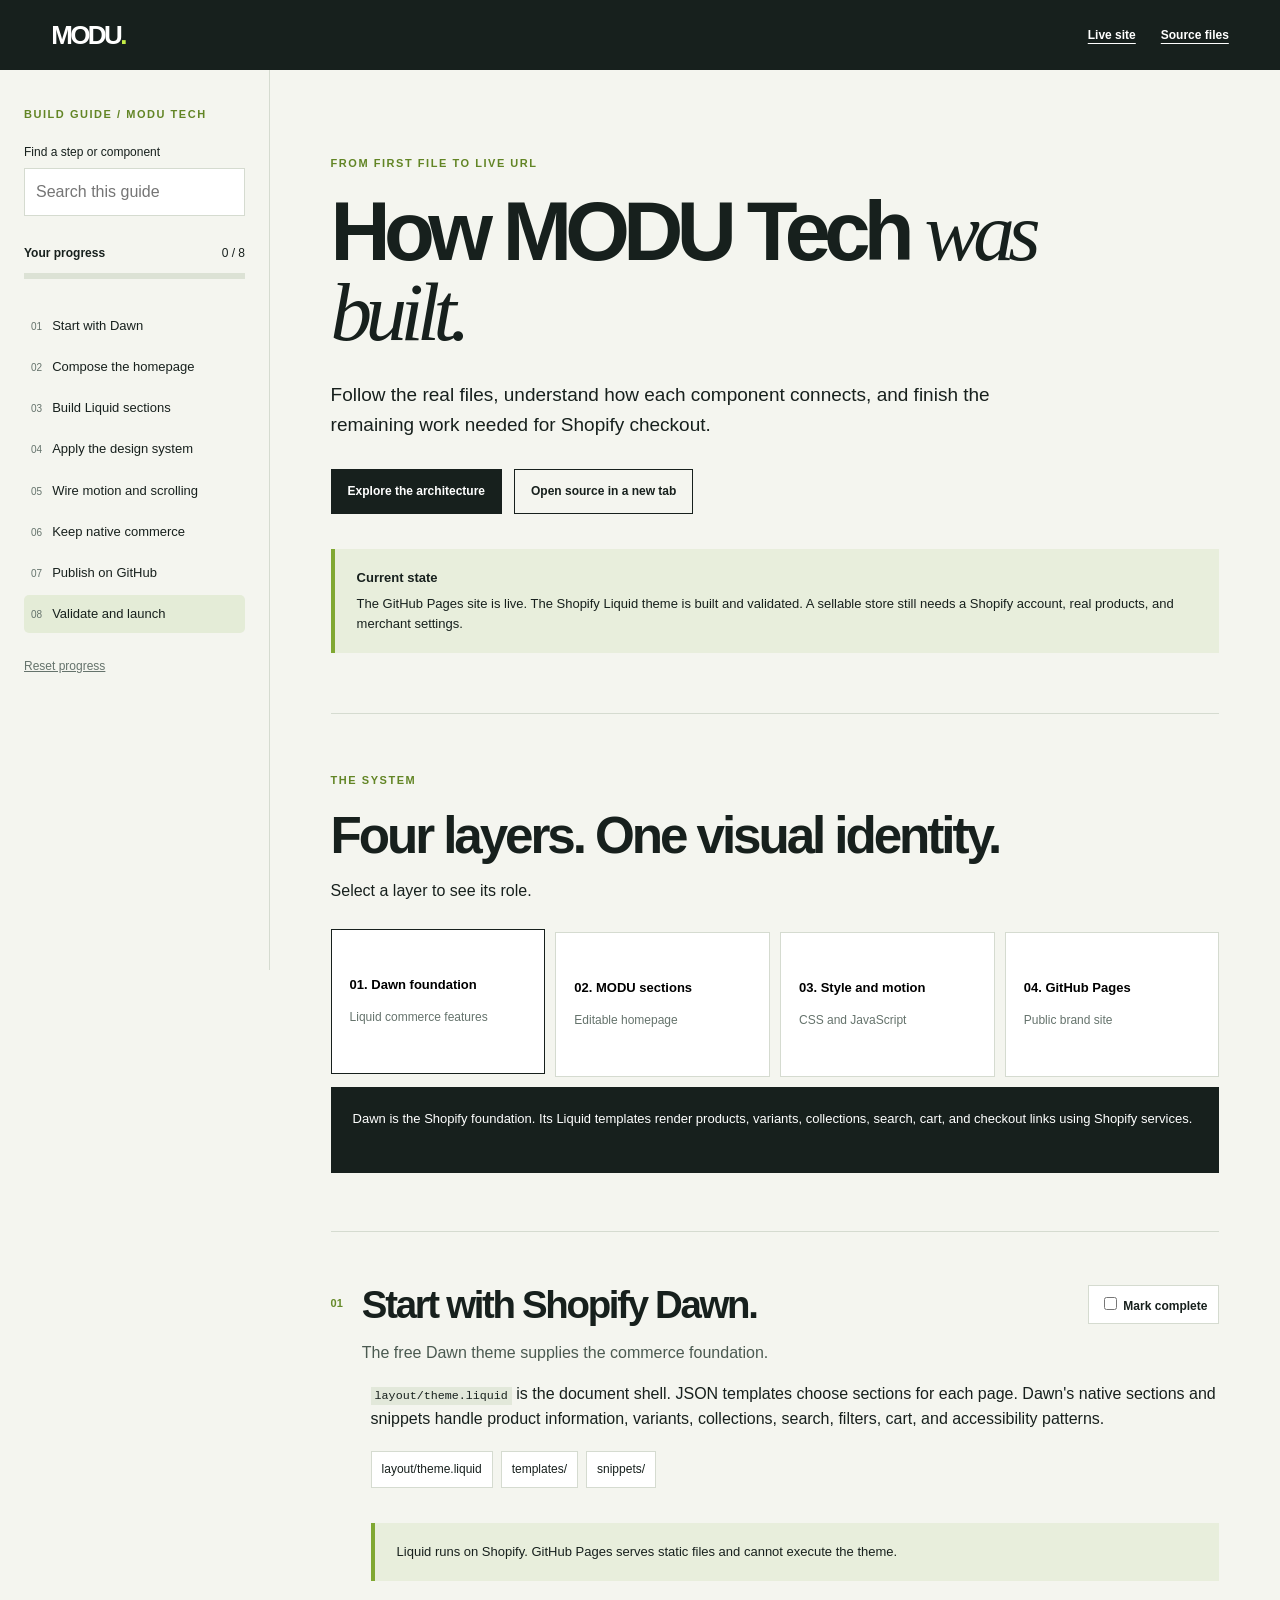
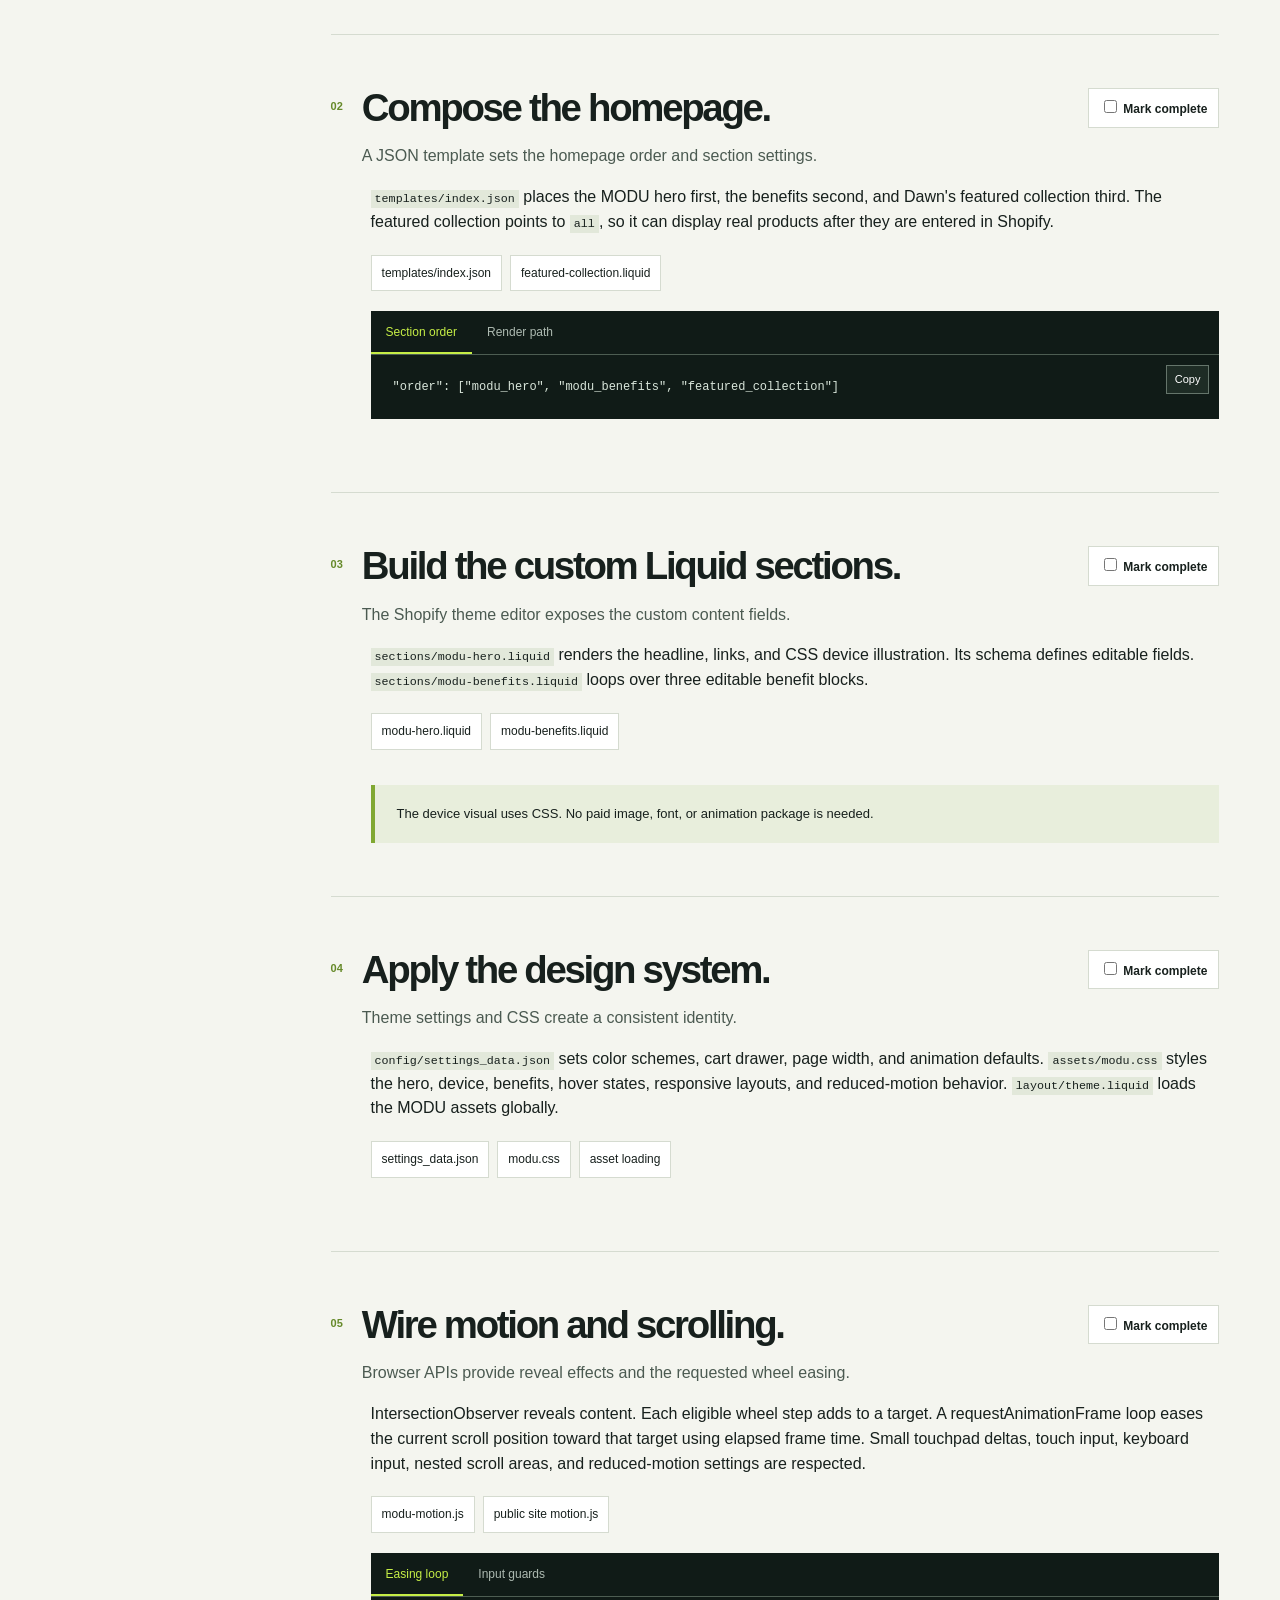
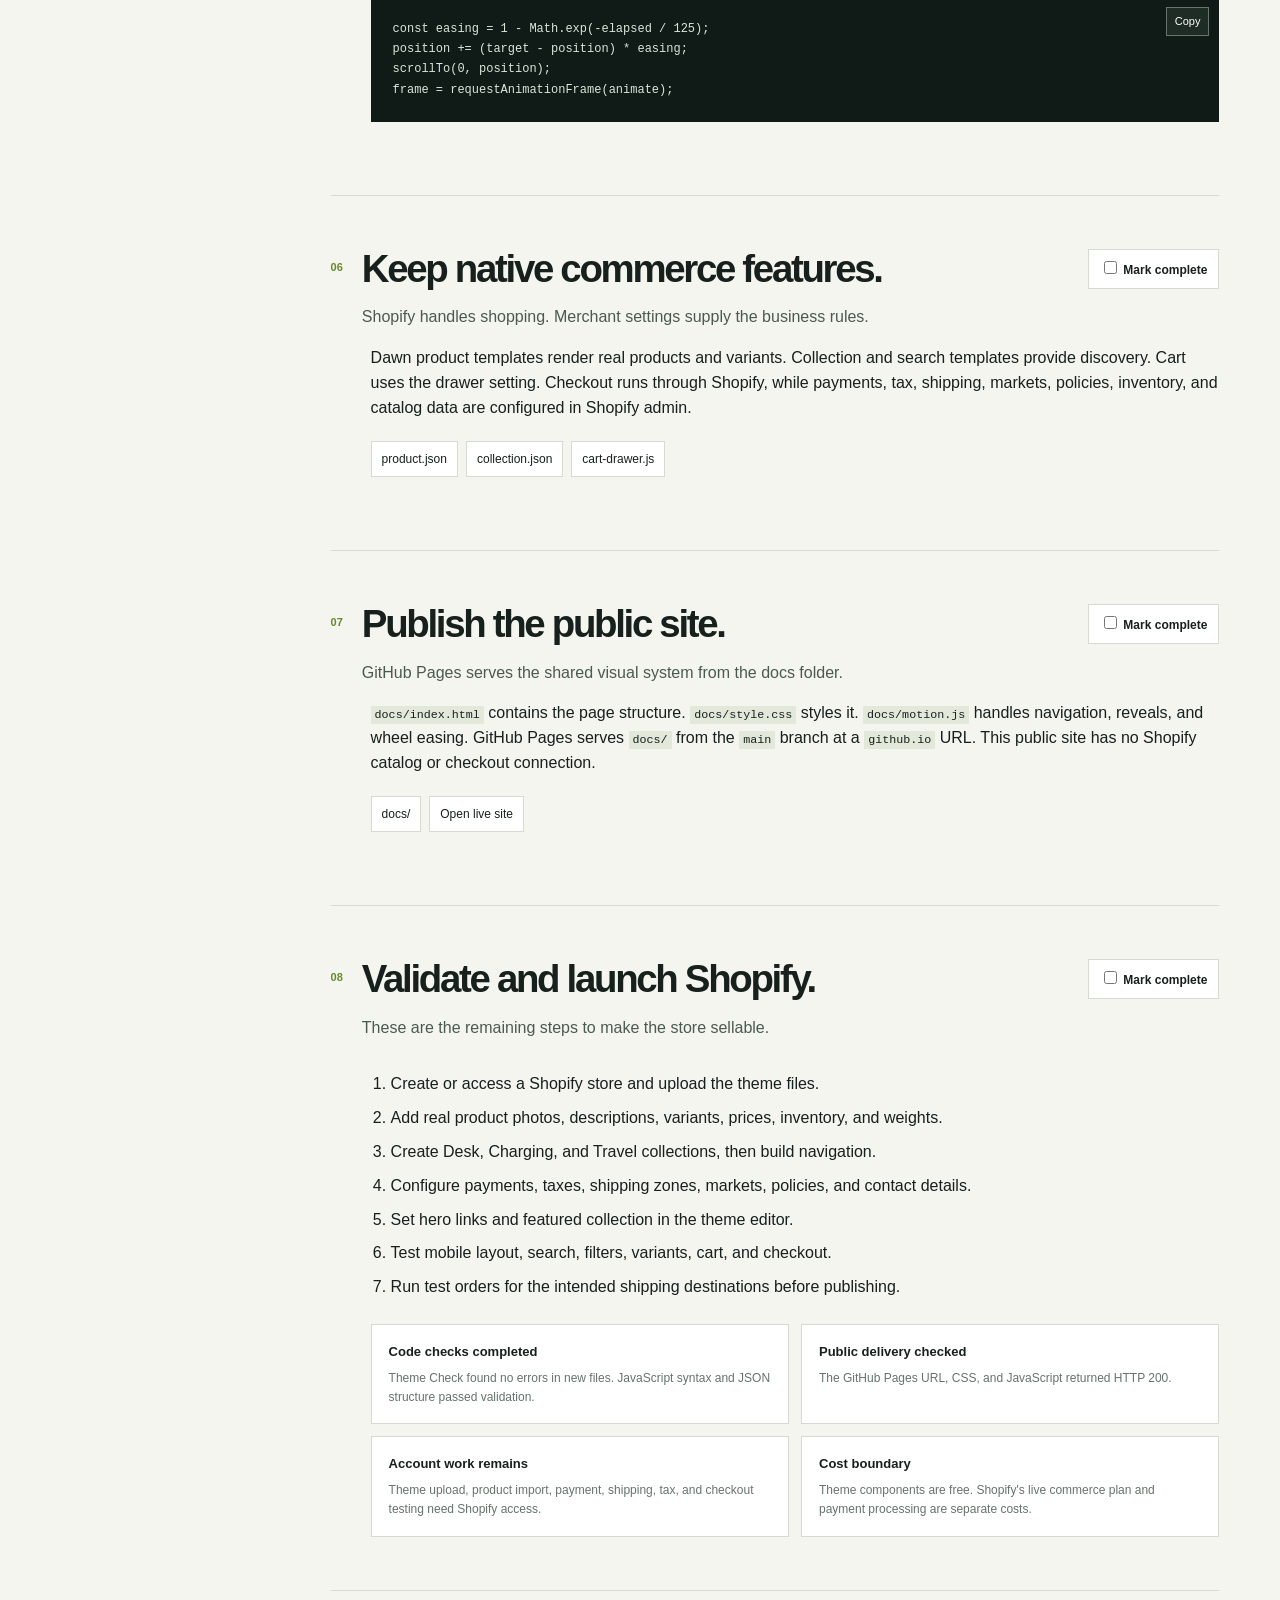
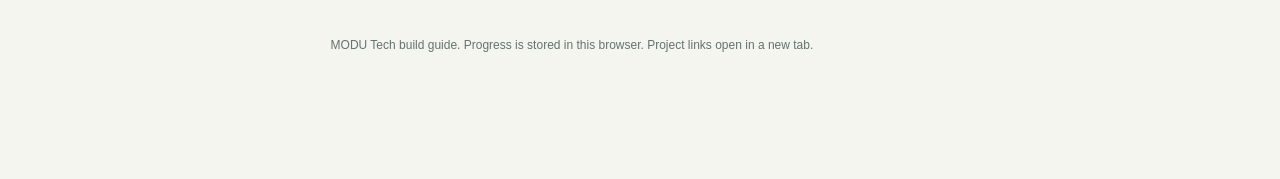
==== docs/guide/index.html @ 6bca67ae "Add interactive MODU Tech build guide" ====
<!doctype html>
<html lang="en">
<head>
<meta charset="utf-8">
<meta name="viewport" content="width=device-width,initial-scale=1">
<meta name="theme-color" content="#f4f5ef">
<title>MODU Tech | Build guide</title>
<meta name="description" content="Interactive guide to the MODU Tech Shopify theme and public site.">
<link rel="stylesheet" href="guide.css">
<script src="guide.js" defer></script>
</head>
<body>
<a class="skip" href="#main">Skip to guide</a>
<header class="topbar"><a class="brand" href="../index.html" target="_blank" rel="noopener noreferrer">MODU<span>.</span></a><nav><a href="../index.html" target="_blank" rel="noopener noreferrer">Live site</a><a href="https://github.com/calina-miguel/modu-tech-store" target="_blank" rel="noopener noreferrer">Source files</a></nav></header>
<div class="layout">
<aside class="sidebar">
<p class="eyebrow">BUILD GUIDE / MODU TECH</p>
<label for="search">Find a step or component</label><input id="search" type="search" placeholder="Search this guide">
<div class="progress"><div><strong>Your progress</strong><span id="count">0 / 8</span></div><div class="track" role="progressbar" aria-label="Completed steps" aria-valuemin="0" aria-valuemax="8" aria-valuenow="0"><div id="fill"></div></div></div>
<nav id="step-nav" aria-label="Guide steps"></nav>
<button id="reset" type="button">Reset progress</button>
</aside>
<main id="main">
<section class="intro"><p class="eyebrow">FROM FIRST FILE TO LIVE URL</p><h1>How MODU Tech <em>was built.</em></h1><p>Follow the real files, understand how each component connects, and finish the remaining work needed for Shopify checkout.</p><div class="actions"><a class="button" href="#architecture">Explore the architecture</a><a class="button secondary" href="https://github.com/calina-miguel/modu-tech-store" target="_blank" rel="noopener noreferrer">Open source in a new tab</a></div><div class="notice"><strong>Current state</strong>The GitHub Pages site is live. The Shopify Liquid theme is built and validated. A sellable store still needs a Shopify account, real products, and merchant settings.</div></section>
<section class="architecture" id="architecture"><p class="eyebrow">THE SYSTEM</p><h2>Four layers. One visual identity.</h2><p>Select a layer to see its role.</p><div id="layers" class="layers"><button class="selected" data-layer="0" type="button"><b>01. Dawn foundation</b><span>Liquid commerce features</span></button><button data-layer="1" type="button"><b>02. MODU sections</b><span>Editable homepage</span></button><button data-layer="2" type="button"><b>03. Style and motion</b><span>CSS and JavaScript</span></button><button data-layer="3" type="button"><b>04. GitHub Pages</b><span>Public brand site</span></button></div><div id="layer-detail" class="layer-detail" aria-live="polite"></div></section>
<div id="steps">
<section class="step" id="step-1" data-title="Start with Dawn"><div class="step-top"><span>01</span><div><h2>Start with Shopify Dawn.</h2><p>The free Dawn theme supplies the commerce foundation.</p></div><label><input type="checkbox" data-step="1"> Mark complete</label></div><div class="step-body"><p><code>layout/theme.liquid</code> is the document shell. JSON templates choose sections for each page. Dawn's native sections and snippets handle product information, variants, collections, search, filters, cart, and accessibility patterns.</p><div class="files"><a target="_blank" rel="noopener noreferrer" href="https://github.com/calina-miguel/modu-tech-store/blob/main/layout/theme.liquid">layout/theme.liquid</a><a target="_blank" rel="noopener noreferrer" href="https://github.com/calina-miguel/modu-tech-store/tree/main/templates">templates/</a><a target="_blank" rel="noopener noreferrer" href="https://github.com/calina-miguel/modu-tech-store/tree/main/snippets">snippets/</a></div><div class="note">Liquid runs on Shopify. GitHub Pages serves static files and cannot execute the theme.</div></div></section>
<section class="step" id="step-2" data-title="Compose the homepage"><div class="step-top"><span>02</span><div><h2>Compose the homepage.</h2><p>A JSON template sets the homepage order and section settings.</p></div><label><input type="checkbox" data-step="2"> Mark complete</label></div><div class="step-body"><p><code>templates/index.json</code> places the MODU hero first, the benefits second, and Dawn's featured collection third. The featured collection points to <code>all</code>, so it can display real products after they are entered in Shopify.</p><div class="files"><a target="_blank" rel="noopener noreferrer" href="https://github.com/calina-miguel/modu-tech-store/blob/main/templates/index.json">templates/index.json</a><a target="_blank" rel="noopener noreferrer" href="https://github.com/calina-miguel/modu-tech-store/blob/main/sections/featured-collection.liquid">featured-collection.liquid</a></div><div class="codebox"><div class="tabs"><button class="selected" data-tab="order" type="button">Section order</button><button data-tab="path" type="button">Render path</button></div><div class="panel selected" id="order"><button class="copy" type="button">Copy</button><pre>"order": ["modu_hero", "modu_benefits", "featured_collection"]</pre></div><div class="panel" id="path"><button class="copy" type="button">Copy</button><pre>URL / -> templates/index.json -> each listed section's Liquid file</pre></div></div></div></section>
<section class="step" id="step-3" data-title="Build Liquid sections"><div class="step-top"><span>03</span><div><h2>Build the custom Liquid sections.</h2><p>The Shopify theme editor exposes the custom content fields.</p></div><label><input type="checkbox" data-step="3"> Mark complete</label></div><div class="step-body"><p><code>sections/modu-hero.liquid</code> renders the headline, links, and CSS device illustration. Its schema defines editable fields. <code>sections/modu-benefits.liquid</code> loops over three editable benefit blocks.</p><div class="files"><a target="_blank" rel="noopener noreferrer" href="https://github.com/calina-miguel/modu-tech-store/blob/main/sections/modu-hero.liquid">modu-hero.liquid</a><a target="_blank" rel="noopener noreferrer" href="https://github.com/calina-miguel/modu-tech-store/blob/main/sections/modu-benefits.liquid">modu-benefits.liquid</a></div><div class="note">The device visual uses CSS. No paid image, font, or animation package is needed.</div></div></section>
<section class="step" id="step-4" data-title="Apply the design system"><div class="step-top"><span>04</span><div><h2>Apply the design system.</h2><p>Theme settings and CSS create a consistent identity.</p></div><label><input type="checkbox" data-step="4"> Mark complete</label></div><div class="step-body"><p><code>config/settings_data.json</code> sets color schemes, cart drawer, page width, and animation defaults. <code>assets/modu.css</code> styles the hero, device, benefits, hover states, responsive layouts, and reduced-motion behavior. <code>layout/theme.liquid</code> loads the MODU assets globally.</p><div class="files"><a target="_blank" rel="noopener noreferrer" href="https://github.com/calina-miguel/modu-tech-store/blob/main/config/settings_data.json">settings_data.json</a><a target="_blank" rel="noopener noreferrer" href="https://github.com/calina-miguel/modu-tech-store/blob/main/assets/modu.css">modu.css</a><a target="_blank" rel="noopener noreferrer" href="https://github.com/calina-miguel/modu-tech-store/blob/main/layout/theme.liquid#L322-L323">asset loading</a></div></div></section>
<section class="step" id="step-5" data-title="Wire motion and scrolling"><div class="step-top"><span>05</span><div><h2>Wire motion and scrolling.</h2><p>Browser APIs provide reveal effects and the requested wheel easing.</p></div><label><input type="checkbox" data-step="5"> Mark complete</label></div><div class="step-body"><p>IntersectionObserver reveals content. Each eligible wheel step adds to a target. A requestAnimationFrame loop eases the current scroll position toward that target using elapsed frame time. Small touchpad deltas, touch input, keyboard input, nested scroll areas, and reduced-motion settings are respected.</p><div class="files"><a target="_blank" rel="noopener noreferrer" href="https://github.com/calina-miguel/modu-tech-store/blob/main/assets/modu-motion.js">modu-motion.js</a><a target="_blank" rel="noopener noreferrer" href="https://github.com/calina-miguel/modu-tech-store/blob/main/docs/motion.js">public site motion.js</a></div><div class="codebox"><div class="tabs"><button class="selected" data-tab="easing" type="button">Easing loop</button><button data-tab="guards" type="button">Input guards</button></div><div class="panel selected" id="easing"><button class="copy" type="button">Copy</button><pre>const easing = 1 - Math.exp(-elapsed / 125);
position += (target - position) * easing;
scrollTo(0, position);
frame = requestAnimationFrame(animate);</pre></div><div class="panel" id="guards"><button class="copy" type="button">Copy</button><pre>if (reducedMotion.matches || window.Shopify?.designMode) return;
if (Math.abs(delta) &lt; 40 || Math.abs(delta) &gt; 600) return;
if (scrollableAncestor(event.target, delta)) return;</pre></div></div></div></section>
<section class="step" id="step-6" data-title="Keep native commerce"><div class="step-top"><span>06</span><div><h2>Keep native commerce features.</h2><p>Shopify handles shopping. Merchant settings supply the business rules.</p></div><label><input type="checkbox" data-step="6"> Mark complete</label></div><div class="step-body"><p>Dawn product templates render real products and variants. Collection and search templates provide discovery. Cart uses the drawer setting. Checkout runs through Shopify, while payments, tax, shipping, markets, policies, inventory, and catalog data are configured in Shopify admin.</p><div class="files"><a target="_blank" rel="noopener noreferrer" href="https://github.com/calina-miguel/modu-tech-store/blob/main/templates/product.json">product.json</a><a target="_blank" rel="noopener noreferrer" href="https://github.com/calina-miguel/modu-tech-store/blob/main/templates/collection.json">collection.json</a><a target="_blank" rel="noopener noreferrer" href="https://github.com/calina-miguel/modu-tech-store/blob/main/assets/cart-drawer.js">cart-drawer.js</a></div></div></section>
<section class="step" id="step-7" data-title="Publish on GitHub"><div class="step-top"><span>07</span><div><h2>Publish the public site.</h2><p>GitHub Pages serves the shared visual system from the docs folder.</p></div><label><input type="checkbox" data-step="7"> Mark complete</label></div><div class="step-body"><p><code>docs/index.html</code> contains the page structure. <code>docs/style.css</code> styles it. <code>docs/motion.js</code> handles navigation, reveals, and wheel easing. GitHub Pages serves <code>docs/</code> from the <code>main</code> branch at a <code>github.io</code> URL. This public site has no Shopify catalog or checkout connection.</p><div class="files"><a target="_blank" rel="noopener noreferrer" href="https://github.com/calina-miguel/modu-tech-store/tree/main/docs">docs/</a><a target="_blank" rel="noopener noreferrer" href="../index.html">Open live site</a></div></div></section>
<section class="step" id="step-8" data-title="Validate and launch"><div class="step-top"><span>08</span><div><h2>Validate and launch Shopify.</h2><p>These are the remaining steps to make the store sellable.</p></div><label><input type="checkbox" data-step="8"> Mark complete</label></div><div class="step-body"><ol><li>Create or access a Shopify store and upload the theme files.</li><li>Add real product photos, descriptions, variants, prices, inventory, and weights.</li><li>Create Desk, Charging, and Travel collections, then build navigation.</li><li>Configure payments, taxes, shipping zones, markets, policies, and contact details.</li><li>Set hero links and featured collection in the theme editor.</li><li>Test mobile layout, search, filters, variants, cart, and checkout.</li><li>Run test orders for the intended shipping destinations before publishing.</li></ol><div class="testgrid"><article><b>Code checks completed</b><p>Theme Check found no errors in new files. JavaScript syntax and JSON structure passed validation.</p></article><article><b>Public delivery checked</b><p>The GitHub Pages URL, CSS, and JavaScript returned HTTP 200.</p></article><article><b>Account work remains</b><p>Theme upload, product import, payment, shipping, tax, and checkout testing need Shopify access.</p></article><article><b>Cost boundary</b><p>Theme components are free. Shopify's live commerce plan and payment processing are separate costs.</p></article></div></div></section>
</div>
<footer>MODU Tech build guide. Progress is stored in this browser. Project links open in a new tab.</footer>
</main></div></body></html>
---- docs/guide/guide.css ----
:root{--ink:#17201d;--paper:#f4f5ef;--lime:#c6ee46;--line:#d5dbd0;--muted:#65736c;--code:#101b17}*{box-sizing:border-box}html{scroll-behavior:smooth}body{margin:0;background:var(--paper);color:var(--ink);font-family:Arial,Helvetica,sans-serif;line-height:1.55}a{color:inherit;text-underline-offset:4px}button,input{font:inherit}.skip{position:absolute;top:-100px;left:12px;background:white;padding:10px;z-index:99}.skip:focus{top:12}.topbar{height:70px;background:var(--ink);color:white;display:flex;justify-content:space-between;align-items:center;padding:0 4%}.brand{font-size:26px;font-weight:900;letter-spacing:-.1em;text-decoration:none}.brand span{color:var(--lime)}.topbar nav{display:flex;gap:25px;font-size:12px;font-weight:700}.topbar a:hover{color:var(--lime)}.layout{display:grid;grid-template-columns:270px minmax(0,1fr)}.sidebar{position:sticky;top:0;height:100vh;overflow:auto;padding:36px 24px;border-right:1px solid var(--line)}.eyebrow{color:#628525;font-size:11px;letter-spacing:.14em;font-weight:800;margin:0 0 20px}.sidebar label{font-size:12px;display:block;margin-bottom:6px}.sidebar input[type=search]{width:100%;padding:11px;border:1px solid var(--line);background:white;outline:0}.sidebar input[type=search]:focus{border-color:var(--ink)}.progress{margin:28px 0}.progress>div:first-child{display:flex;justify-content:space-between;font-size:12px;margin-bottom:10px}.track{height:6px;background:#dce2d5}.track>div{height:100%;background:#6c9524;width:0;transition:width .3s}#step-nav{display:grid;gap:3px}#step-nav a{display:flex;gap:10px;padding:9px 7px;border-radius:5px;text-decoration:none;font-size:13px}#step-nav a:hover,#step-nav a.active{background:#e4ecd7}#step-nav a span{font-size:10px;color:var(--muted);padding-top:3px}#reset{border:0;background:none;padding:0;text-decoration:underline;color:var(--muted);font-size:12px;margin-top:24px;cursor:pointer}main{min-width:0;max-width:1240px;padding:0 6% 80px}.intro{padding:85px 0 60px;border-bottom:1px solid var(--line)}.intro h1{font-size:clamp(55px,6.5vw,100px);line-height:.95;letter-spacing:-.08em;max-width:800px;margin:0 0 28px}.intro h1 em{font-family:Georgia,serif;font-weight:400}.intro>p:not(.eyebrow){font-size:19px;max-width:700px}.actions{display:flex;gap:12px;flex-wrap:wrap;margin:30px 0 0}.button{display:inline-block;border:1px solid var(--ink);background:var(--ink);color:white;padding:12px 16px;text-decoration:none;font-size:12px;font-weight:700}.button.secondary{background:transparent;color:var(--ink)}.button:hover{background:var(--lime);color:var(--ink)}.notice,.note{background:#e8eedc;border-left:4px solid #80a832;padding:19px 22px;font-size:13px;margin-top:35px}.notice strong{display:block;margin-bottom:6px}.architecture{padding:58px 0;border-bottom:1px solid var(--line)}h2{font-size:clamp(34px,4vw,58px);line-height:1.05;letter-spacing:-.06em;margin:0 0 15px}.layers{display:grid;grid-template-columns:repeat(4,1fr);gap:10px;margin-top:28px}.layers button{min-height:145px;text-align:left;background:white;border:1px solid var(--line);padding:18px;cursor:pointer}.layers button:hover,.layers button.selected{border-color:var(--ink);transform:translateY(-3px)}.layers b,.layers span{display:block}.layers b{font-size:13px;margin-bottom:13px}.layers span{font-size:12px;color:var(--muted)}.layer-detail{padding:22px;background:var(--ink);color:white;font-size:13px;min-height:86px;margin-top:10px}.step{padding:53px 0;border-bottom:1px solid var(--line);scroll-margin-top:20px}.step-top{display:flex;gap:19px;align-items:start}.step-top>span{font-size:11px;color:#668a2a;font-weight:800;padding-top:10px}.step-top>div{flex:1}.step-top h2{font-size:clamp(30px,3vw,45px)}.step-top p{color:#4b5a51;max-width:650px}.step-top label{white-space:nowrap;background:white;border:1px solid var(--line);padding:8px 11px;font-size:12px;font-weight:700;cursor:pointer}.step-top input{accent-color:#668a2a}.step-body{margin-left:40px;max-width:850px}.step-body p{margin:0 0 16px}.step-body ol{padding-left:20px}.step-body li{margin:9px 0}.files{display:flex;gap:8px;flex-wrap:wrap;margin:20px 0}.files a{background:white;border:1px solid var(--line);text-decoration:none;font-size:12px;padding:8px 10px}.files a:hover{border-color:var(--ink)}code{background:#e2e8da;padding:2px 4px;font-size:.9em}.codebox{margin:20px 0;background:var(--code);color:#d9e6db}.tabs{display:flex;border-bottom:1px solid #4d5d52}.tabs button{border:0;background:none;color:#adbab1;padding:12px 15px;font-size:12px;cursor:pointer}.tabs button.selected{color:var(--lime);box-shadow:inset 0 -2px var(--lime)}.panel{display:none;position:relative;padding:22px;overflow:auto}.panel.selected{display:block}.panel pre{margin:0;font-size:12px;line-height:1.7;white-space:pre-wrap}.copy{position:absolute;right:10px;top:10px;background:#1e2c25;border:1px solid #65756b;color:white;padding:5px 8px;font-size:11px;cursor:pointer}.testgrid{display:grid;grid-template-columns:repeat(2,1fr);gap:12px;margin-top:24px}.testgrid article{background:white;border:1px solid var(--line);padding:17px}.testgrid b{display:block;font-size:13px;margin-bottom:7px}.testgrid p{font-size:12px;color:var(--muted);margin:0}footer{padding:45px 0;font-size:12px;color:var(--muted)}[hidden]{display:none!important}@media(max-width:970px){.layout{grid-template-columns:1fr}.sidebar{position:static;height:auto;border:0;border-bottom:1px solid var(--line);padding:24px 5%}#step-nav{grid-template-columns:repeat(4,1fr)}main{padding:0 5% 70px}.layers{grid-template-columns:repeat(2,1fr)}}@media(max-width:660px){.topbar{padding:0 5%}.topbar nav{gap:10px}.topbar nav a{font-size:11px}.intro{padding-top:54px}.intro h1{font-size:54px}#step-nav{grid-template-columns:repeat(2,1fr)}.layers,.testgrid{grid-template-columns:1fr}.step-top{flex-wrap:wrap}.step-top>div{min-width:calc(100% - 40px)}.step-top label{margin-left:35px}.step-body{margin-left:0}}@media(prefers-reduced-motion:reduce){html{scroll-behavior:auto}*{transition:none!important}}
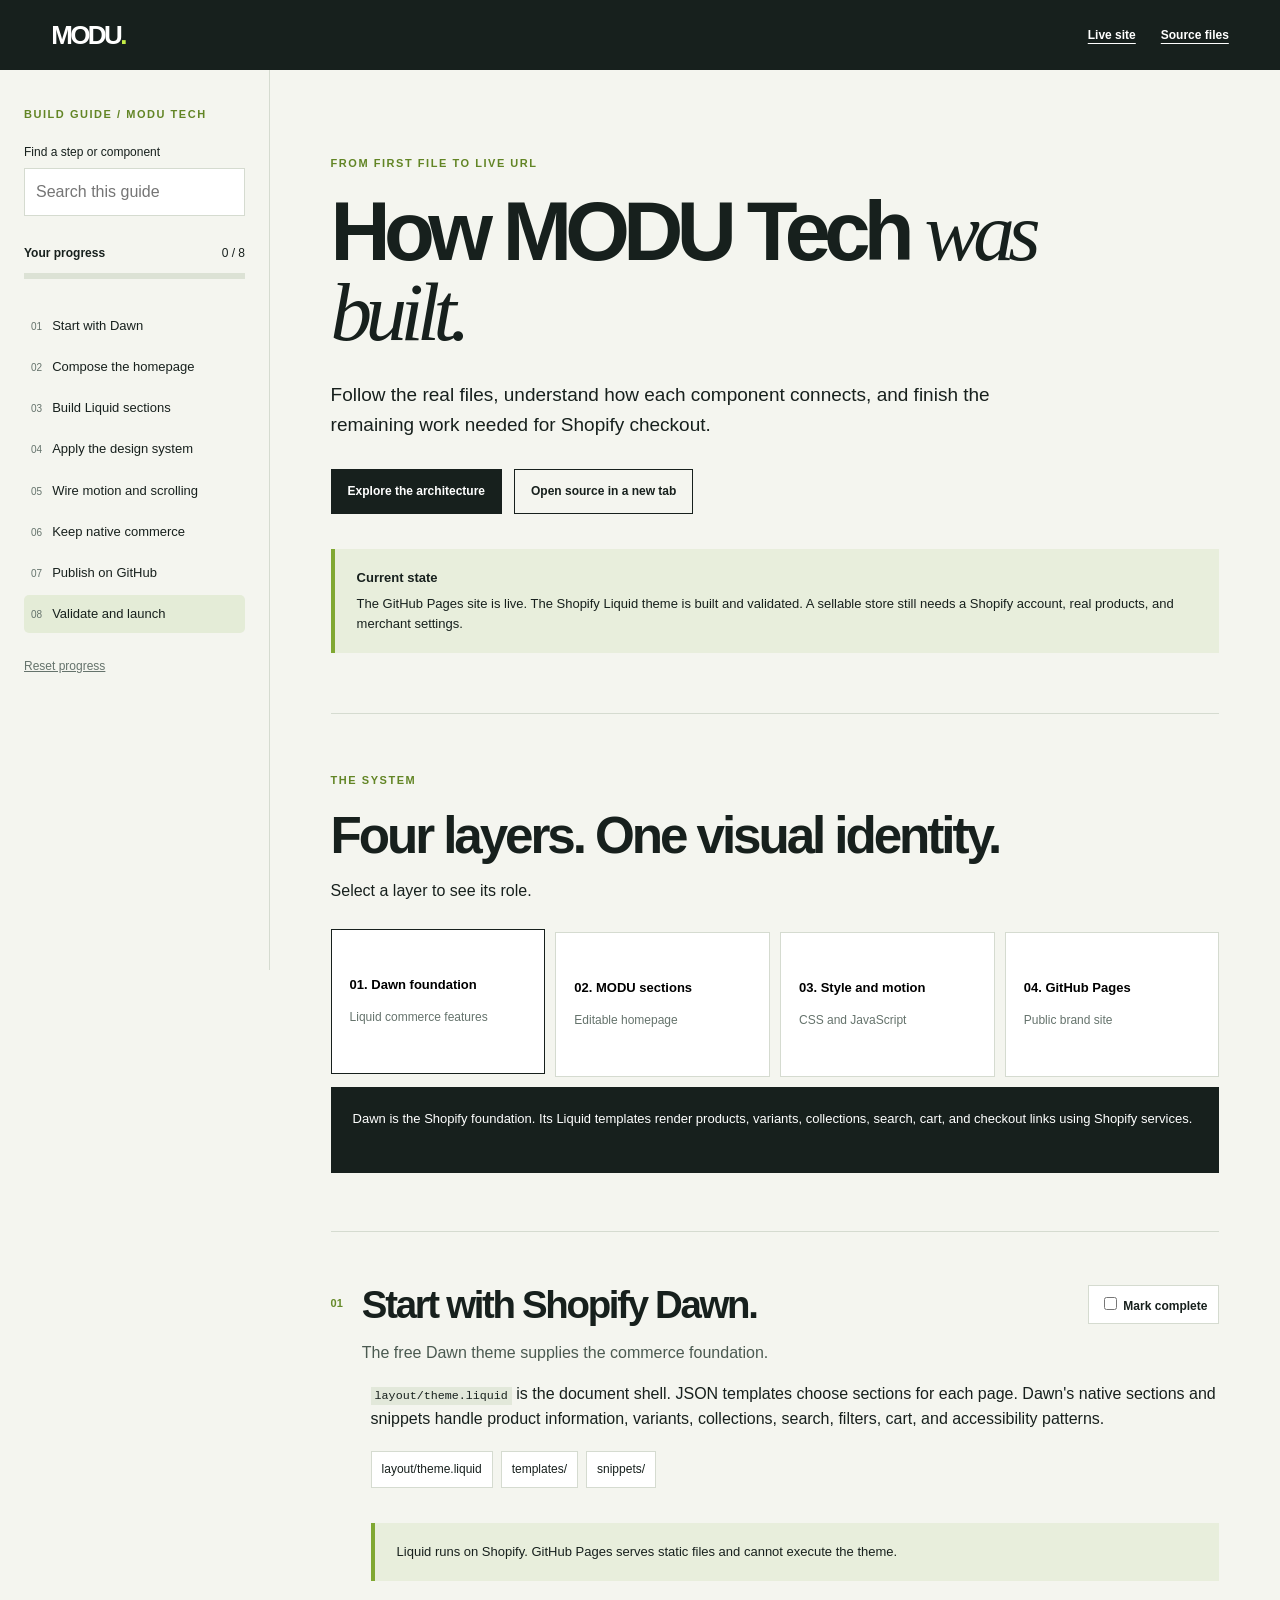
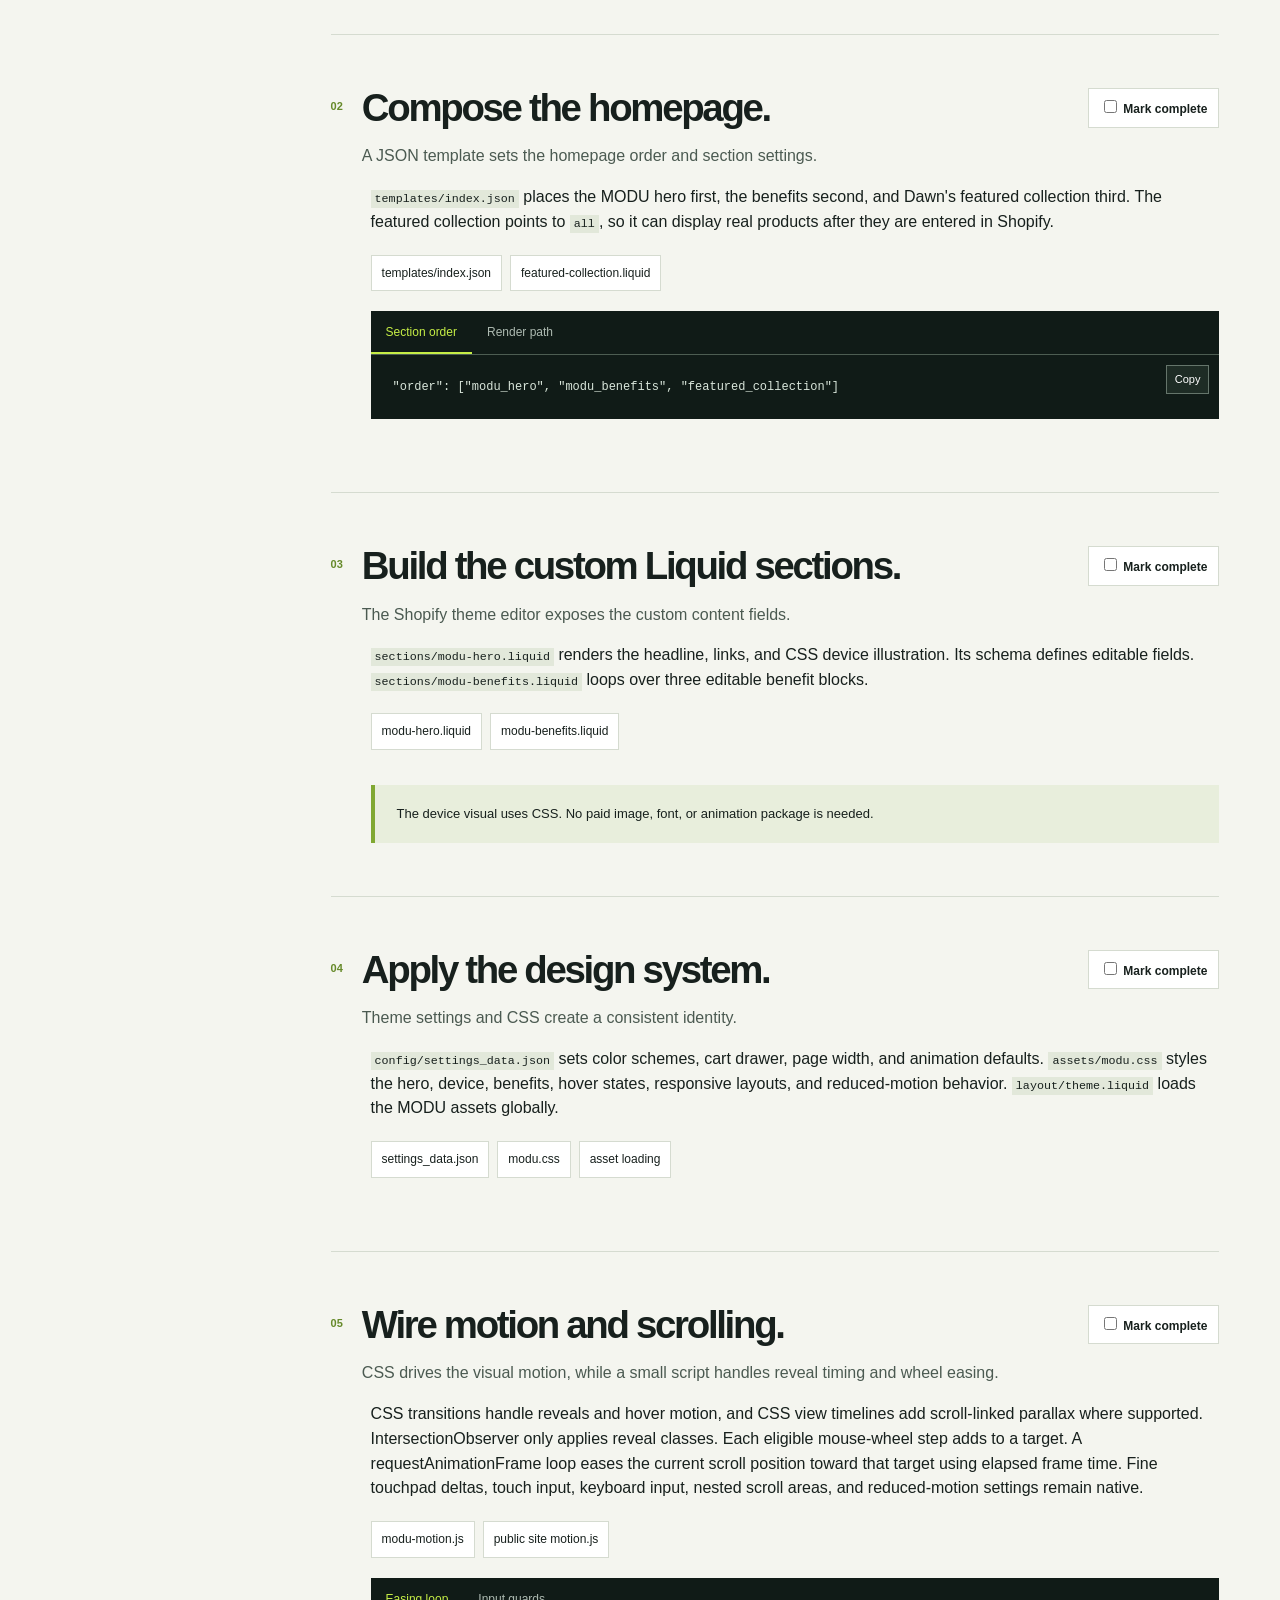
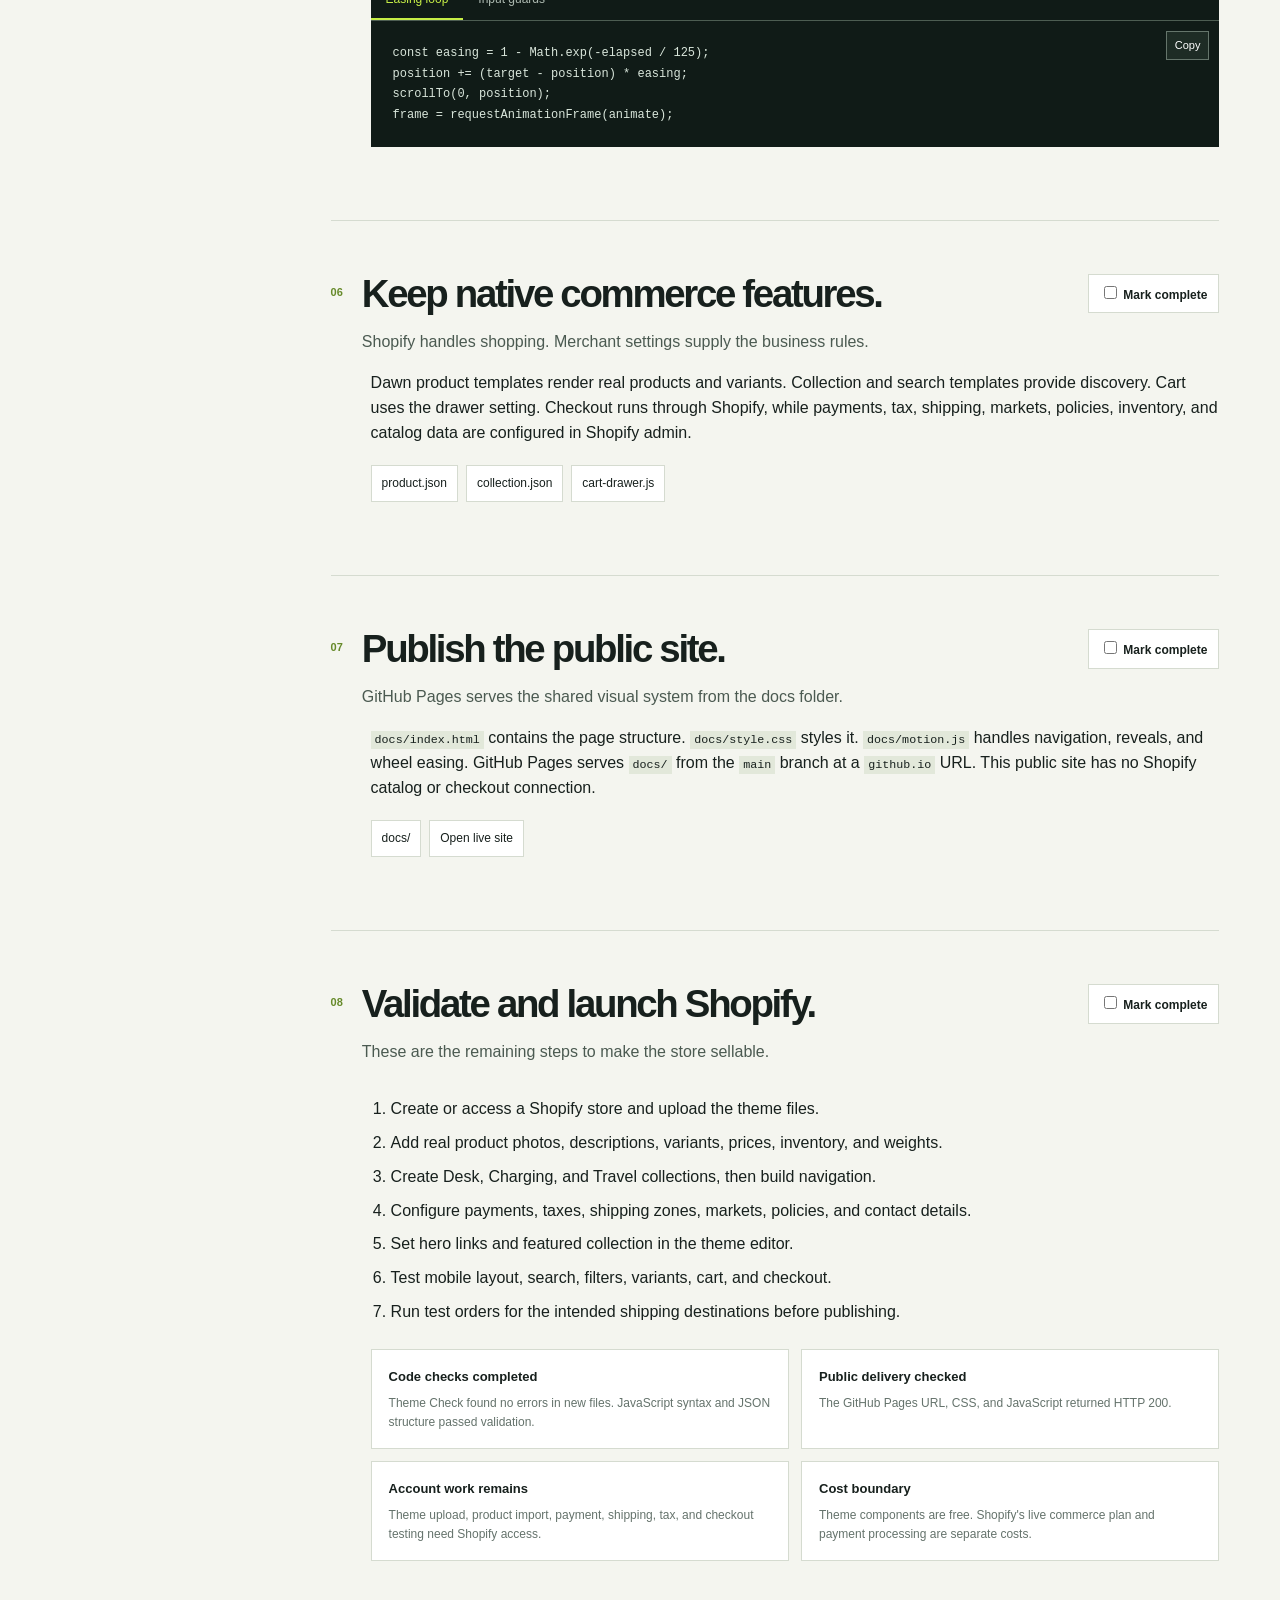
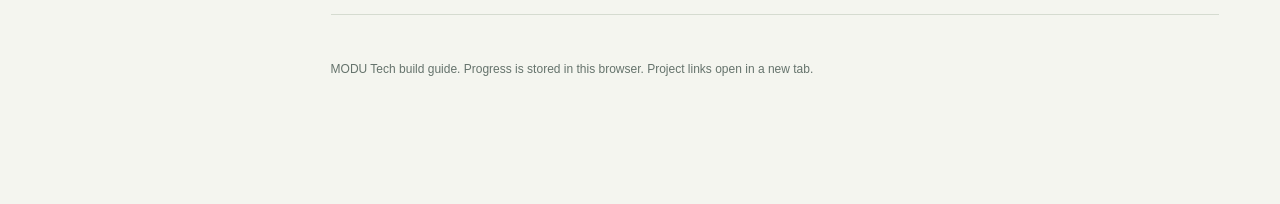
==== commit 35344988: "Refine lightweight parallax and wheel easing" ====
--- a/docs/guide/index.html
+++ b/docs/guide/index.html
@@ -28,7 +28,7 @@
 <section class="step" id="step-2" data-title="Compose the homepage"><div class="step-top"><span>02</span><div><h2>Compose the homepage.</h2><p>A JSON template sets the homepage order and section settings.</p></div><label><input type="checkbox" data-step="2"> Mark complete</label></div><div class="step-body"><p><code>templates/index.json</code> places the MODU hero first, the benefits second, and Dawn's featured collection third. The featured collection points to <code>all</code>, so it can display real products after they are entered in Shopify.</p><div class="files"><a target="_blank" rel="noopener noreferrer" href="https://github.com/calina-miguel/modu-tech-store/blob/main/templates/index.json">templates/index.json</a><a target="_blank" rel="noopener noreferrer" href="https://github.com/calina-miguel/modu-tech-store/blob/main/sections/featured-collection.liquid">featured-collection.liquid</a></div><div class="codebox"><div class="tabs"><button class="selected" data-tab="order" type="button">Section order</button><button data-tab="path" type="button">Render path</button></div><div class="panel selected" id="order"><button class="copy" type="button">Copy</button><pre>"order": ["modu_hero", "modu_benefits", "featured_collection"]</pre></div><div class="panel" id="path"><button class="copy" type="button">Copy</button><pre>URL / -> templates/index.json -> each listed section's Liquid file</pre></div></div></div></section>
 <section class="step" id="step-3" data-title="Build Liquid sections"><div class="step-top"><span>03</span><div><h2>Build the custom Liquid sections.</h2><p>The Shopify theme editor exposes the custom content fields.</p></div><label><input type="checkbox" data-step="3"> Mark complete</label></div><div class="step-body"><p><code>sections/modu-hero.liquid</code> renders the headline, links, and CSS device illustration. Its schema defines editable fields. <code>sections/modu-benefits.liquid</code> loops over three editable benefit blocks.</p><div class="files"><a target="_blank" rel="noopener noreferrer" href="https://github.com/calina-miguel/modu-tech-store/blob/main/sections/modu-hero.liquid">modu-hero.liquid</a><a target="_blank" rel="noopener noreferrer" href="https://github.com/calina-miguel/modu-tech-store/blob/main/sections/modu-benefits.liquid">modu-benefits.liquid</a></div><div class="note">The device visual uses CSS. No paid image, font, or animation package is needed.</div></div></section>
 <section class="step" id="step-4" data-title="Apply the design system"><div class="step-top"><span>04</span><div><h2>Apply the design system.</h2><p>Theme settings and CSS create a consistent identity.</p></div><label><input type="checkbox" data-step="4"> Mark complete</label></div><div class="step-body"><p><code>config/settings_data.json</code> sets color schemes, cart drawer, page width, and animation defaults. <code>assets/modu.css</code> styles the hero, device, benefits, hover states, responsive layouts, and reduced-motion behavior. <code>layout/theme.liquid</code> loads the MODU assets globally.</p><div class="files"><a target="_blank" rel="noopener noreferrer" href="https://github.com/calina-miguel/modu-tech-store/blob/main/config/settings_data.json">settings_data.json</a><a target="_blank" rel="noopener noreferrer" href="https://github.com/calina-miguel/modu-tech-store/blob/main/assets/modu.css">modu.css</a><a target="_blank" rel="noopener noreferrer" href="https://github.com/calina-miguel/modu-tech-store/blob/main/layout/theme.liquid#L322-L323">asset loading</a></div></div></section>
-<section class="step" id="step-5" data-title="Wire motion and scrolling"><div class="step-top"><span>05</span><div><h2>Wire motion and scrolling.</h2><p>Browser APIs provide reveal effects and the requested wheel easing.</p></div><label><input type="checkbox" data-step="5"> Mark complete</label></div><div class="step-body"><p>IntersectionObserver reveals content. Each eligible wheel step adds to a target. A requestAnimationFrame loop eases the current scroll position toward that target using elapsed frame time. Small touchpad deltas, touch input, keyboard input, nested scroll areas, and reduced-motion settings are respected.</p><div class="files"><a target="_blank" rel="noopener noreferrer" href="https://github.com/calina-miguel/modu-tech-store/blob/main/assets/modu-motion.js">modu-motion.js</a><a target="_blank" rel="noopener noreferrer" href="https://github.com/calina-miguel/modu-tech-store/blob/main/docs/motion.js">public site motion.js</a></div><div class="codebox"><div class="tabs"><button class="selected" data-tab="easing" type="button">Easing loop</button><button data-tab="guards" type="button">Input guards</button></div><div class="panel selected" id="easing"><button class="copy" type="button">Copy</button><pre>const easing = 1 - Math.exp(-elapsed / 125);
+<section class="step" id="step-5" data-title="Wire motion and scrolling"><div class="step-top"><span>05</span><div><h2>Wire motion and scrolling.</h2><p>CSS drives the visual motion, while a small script handles reveal timing and wheel easing.</p></div><label><input type="checkbox" data-step="5"> Mark complete</label></div><div class="step-body"><p>CSS transitions handle reveals and hover motion, and CSS view timelines add scroll-linked parallax where supported. IntersectionObserver only applies reveal classes. Each eligible mouse-wheel step adds to a target. A requestAnimationFrame loop eases the current scroll position toward that target using elapsed frame time. Fine touchpad deltas, touch input, keyboard input, nested scroll areas, and reduced-motion settings remain native.</p><div class="files"><a target="_blank" rel="noopener noreferrer" href="https://github.com/calina-miguel/modu-tech-store/blob/main/assets/modu-motion.js">modu-motion.js</a><a target="_blank" rel="noopener noreferrer" href="https://github.com/calina-miguel/modu-tech-store/blob/main/docs/motion.js">public site motion.js</a></div><div class="codebox"><div class="tabs"><button class="selected" data-tab="easing" type="button">Easing loop</button><button data-tab="guards" type="button">Input guards</button></div><div class="panel selected" id="easing"><button class="copy" type="button">Copy</button><pre>const easing = 1 - Math.exp(-elapsed / 125);
 position += (target - position) * easing;
 scrollTo(0, position);
 frame = requestAnimationFrame(animate);</pre></div><div class="panel" id="guards"><button class="copy" type="button">Copy</button><pre>if (reducedMotion.matches || window.Shopify?.designMode) return;
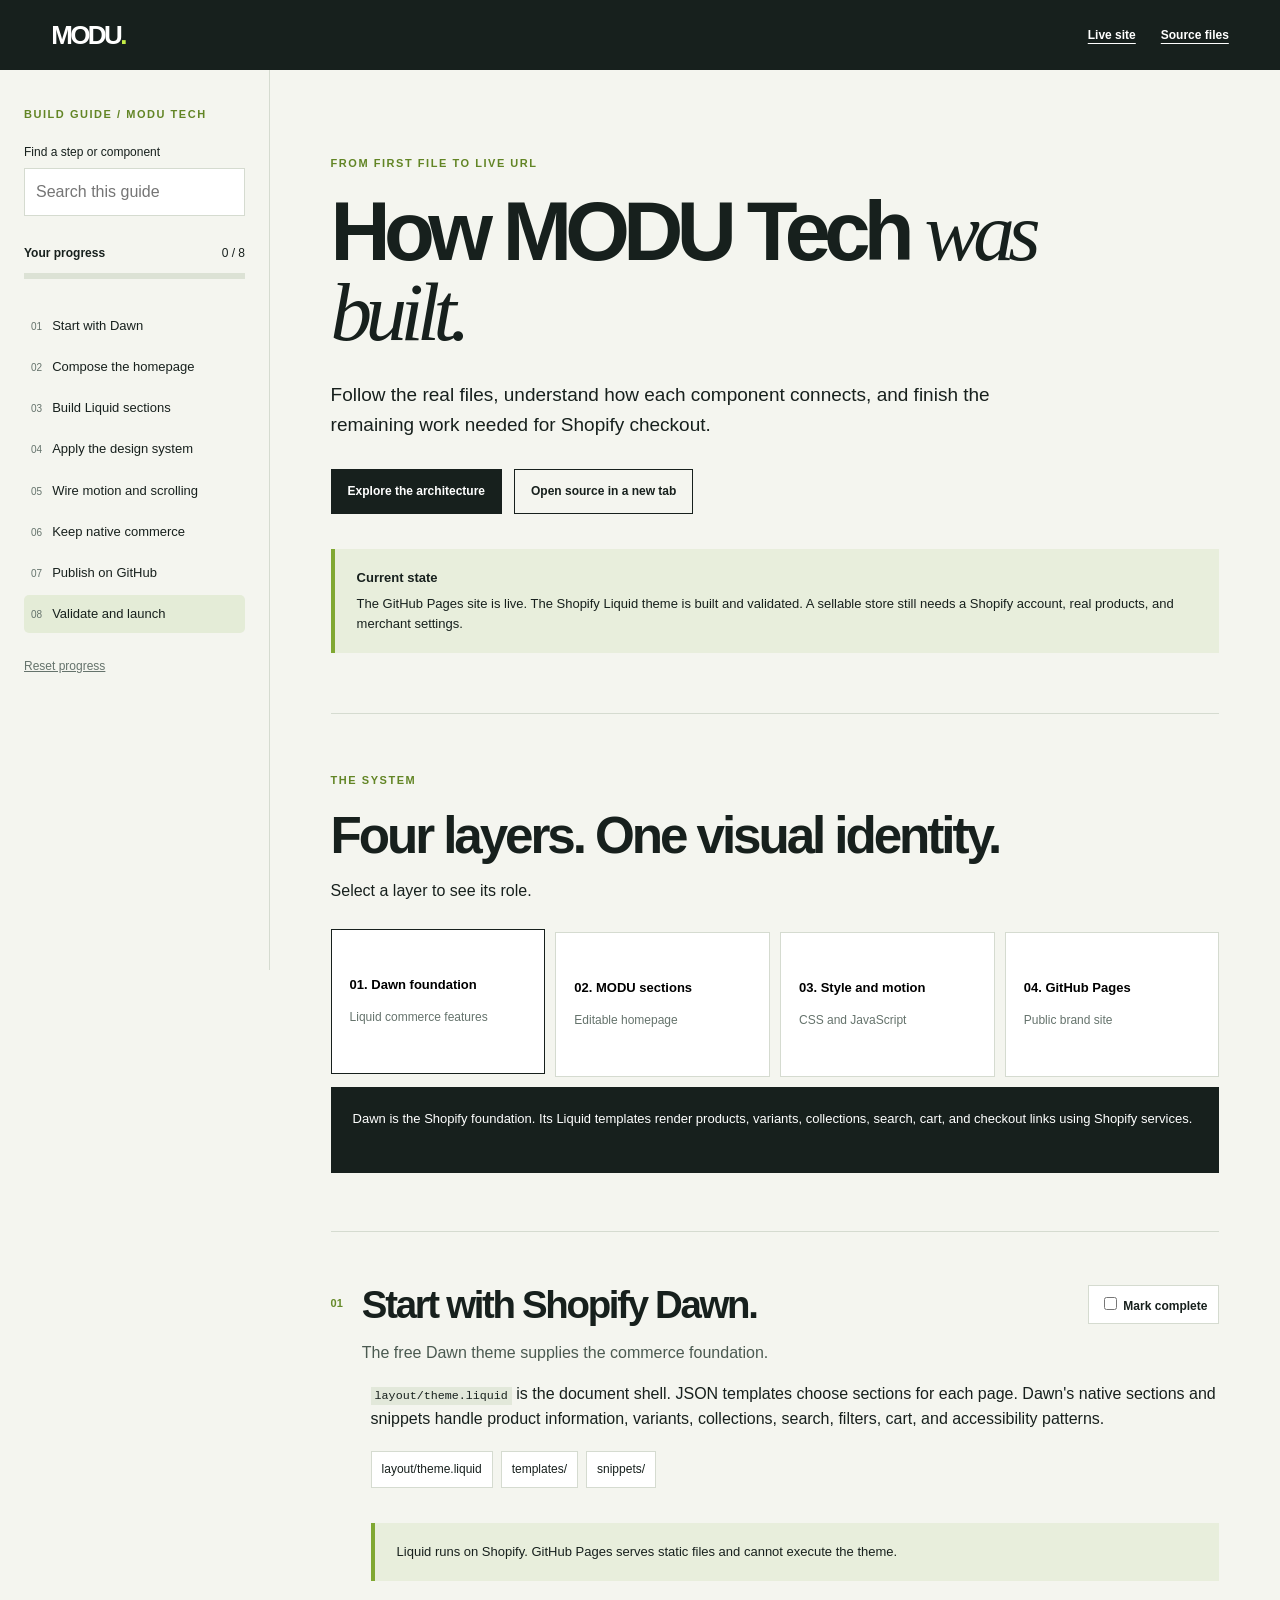
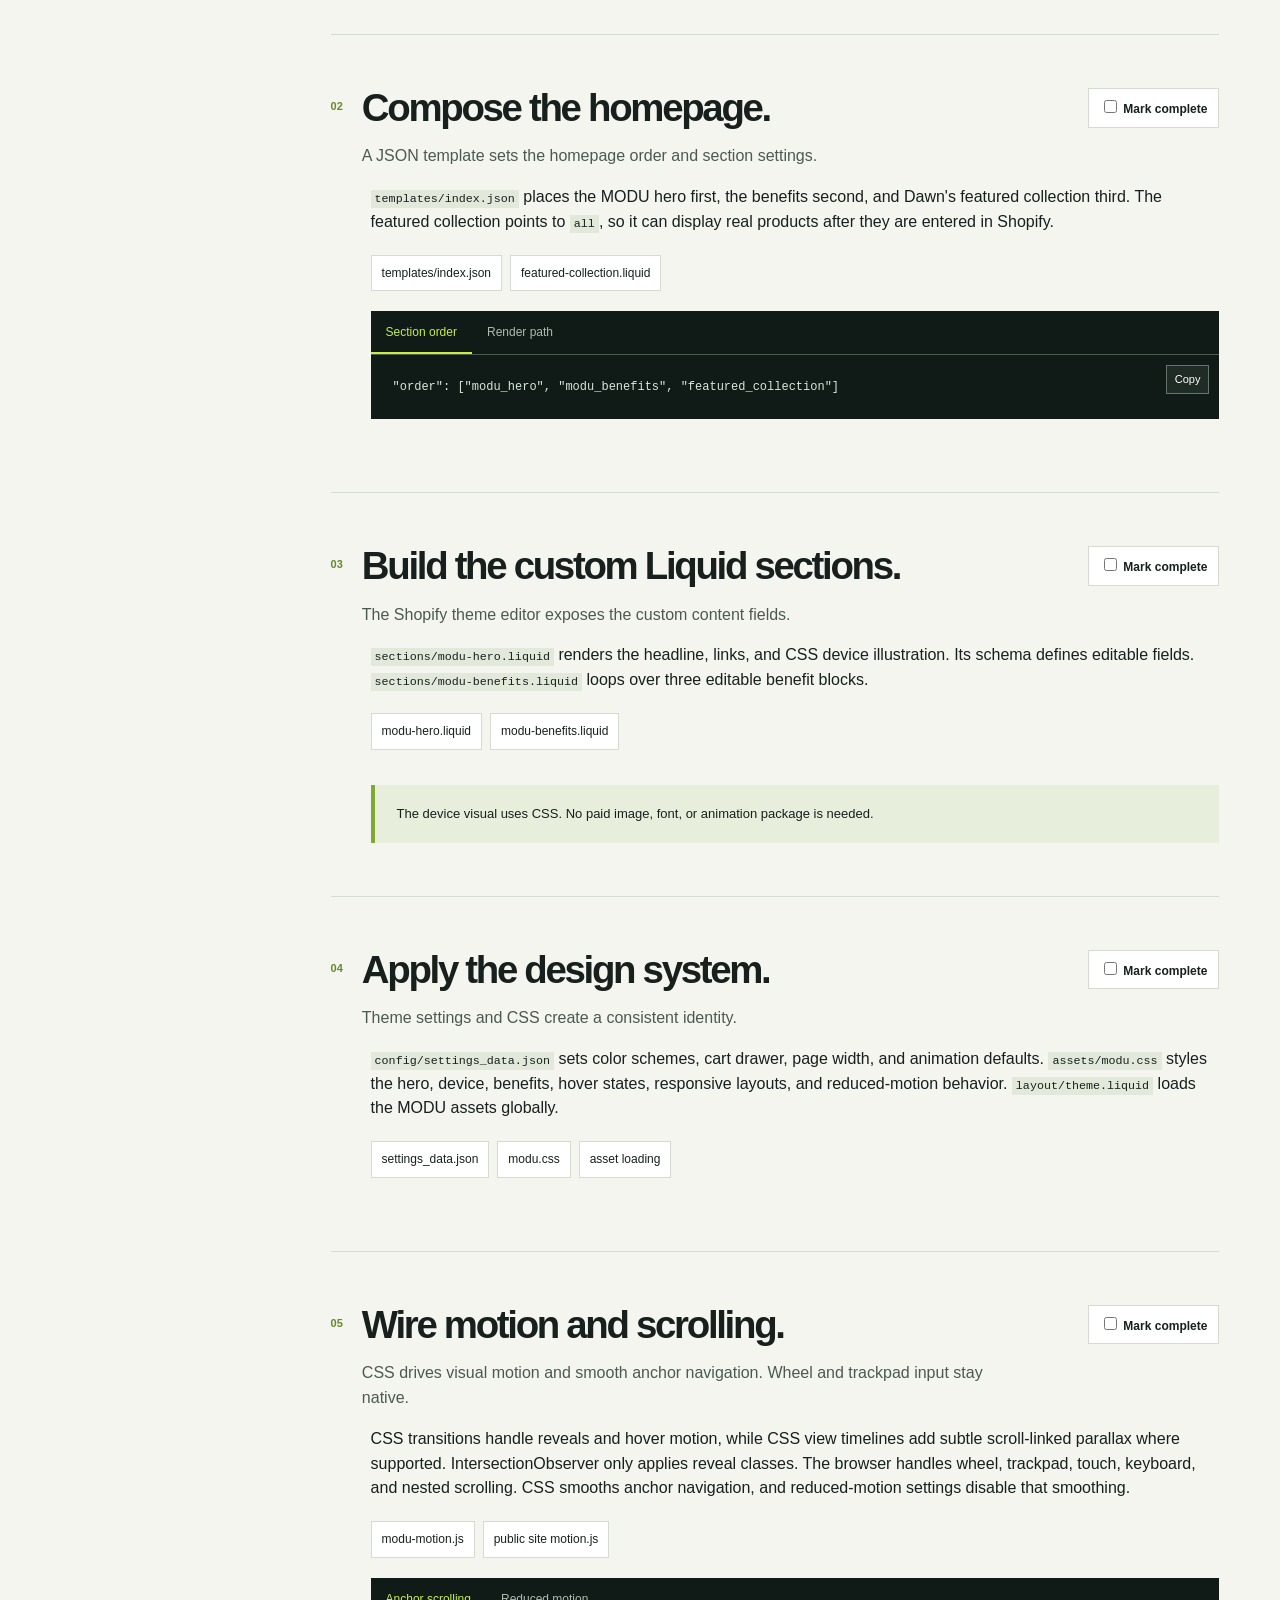
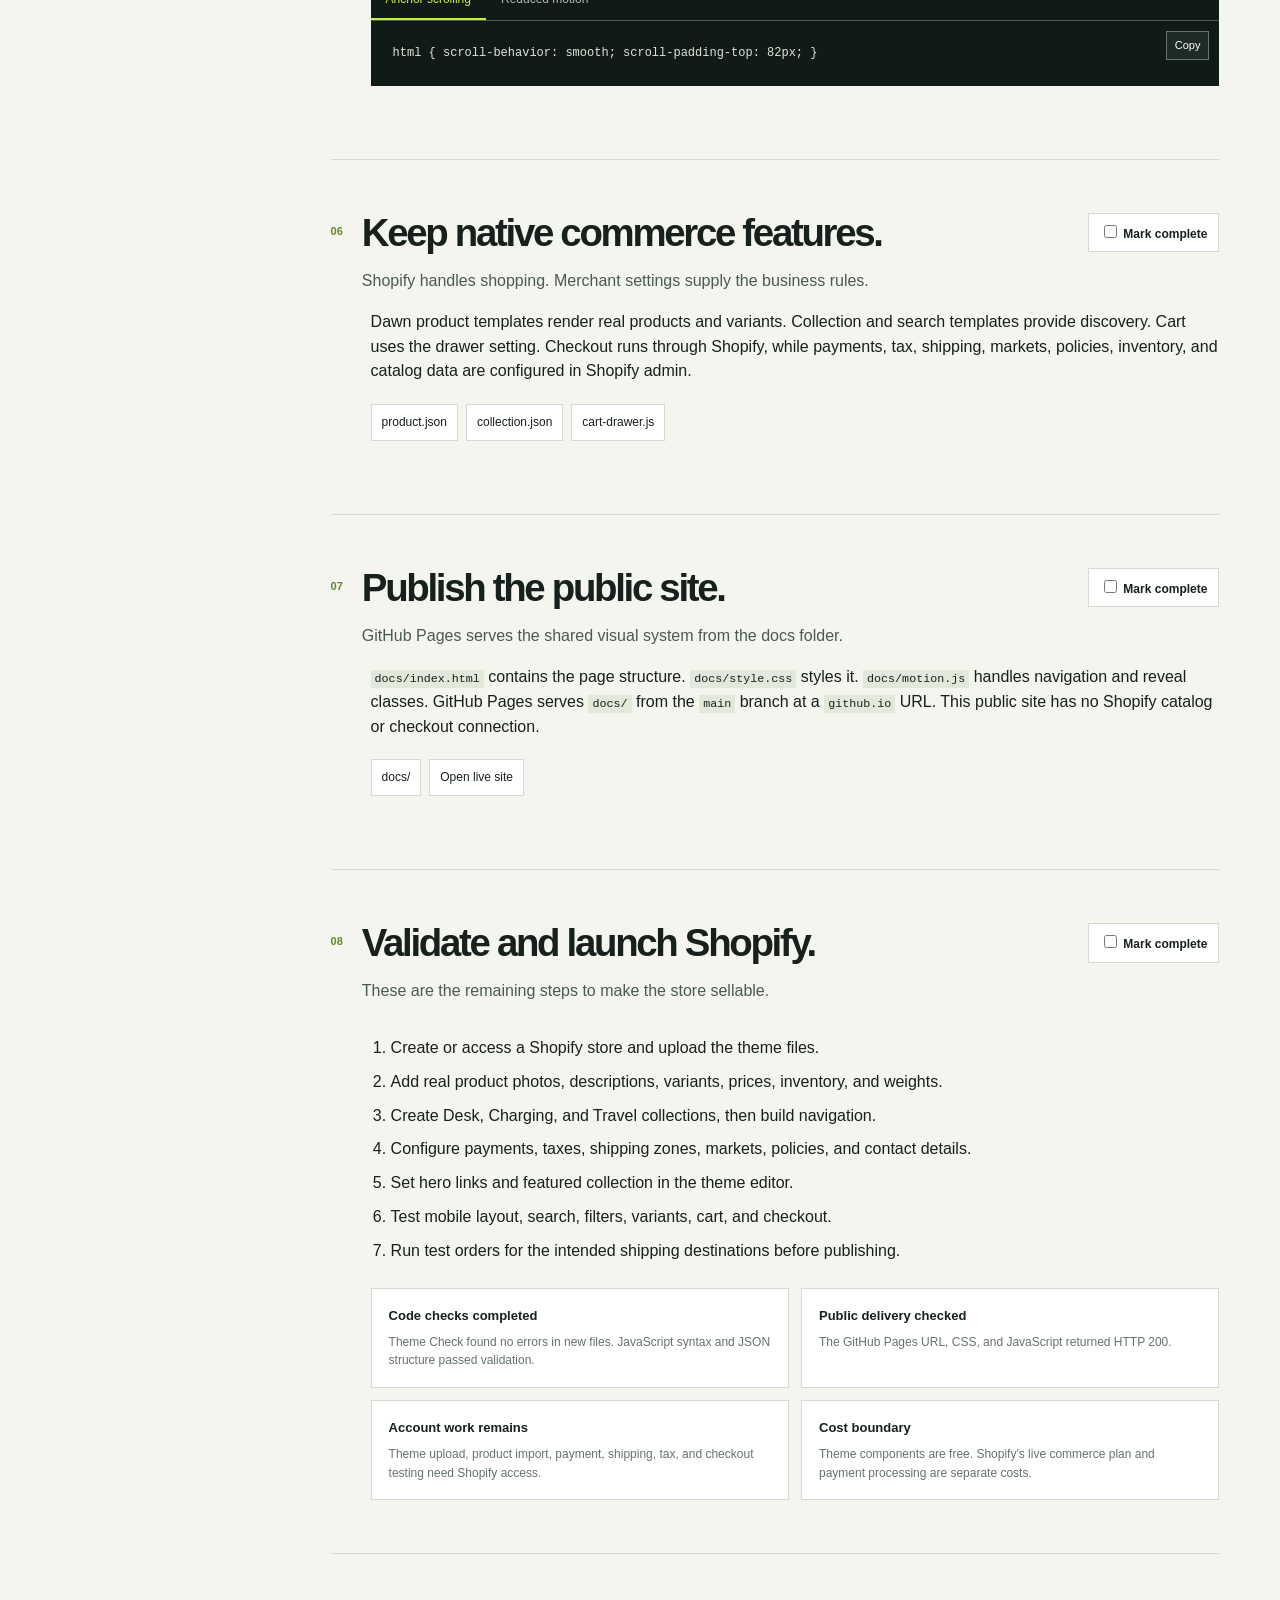
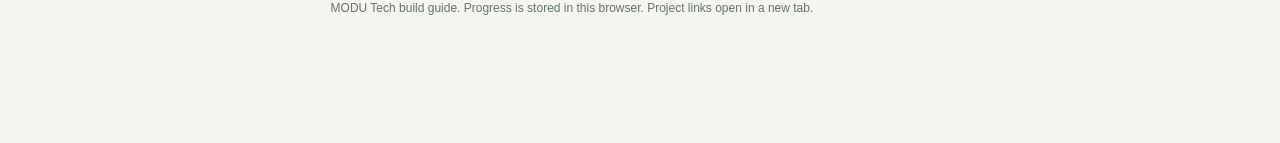
==== commit 030bf3ba: "Restore native scrolling for smooth input" ====
--- a/docs/guide/index.html
+++ b/docs/guide/index.html
@@ -28,14 +28,11 @@
 <section class="step" id="step-2" data-title="Compose the homepage"><div class="step-top"><span>02</span><div><h2>Compose the homepage.</h2><p>A JSON template sets the homepage order and section settings.</p></div><label><input type="checkbox" data-step="2"> Mark complete</label></div><div class="step-body"><p><code>templates/index.json</code> places the MODU hero first, the benefits second, and Dawn's featured collection third. The featured collection points to <code>all</code>, so it can display real products after they are entered in Shopify.</p><div class="files"><a target="_blank" rel="noopener noreferrer" href="https://github.com/calina-miguel/modu-tech-store/blob/main/templates/index.json">templates/index.json</a><a target="_blank" rel="noopener noreferrer" href="https://github.com/calina-miguel/modu-tech-store/blob/main/sections/featured-collection.liquid">featured-collection.liquid</a></div><div class="codebox"><div class="tabs"><button class="selected" data-tab="order" type="button">Section order</button><button data-tab="path" type="button">Render path</button></div><div class="panel selected" id="order"><button class="copy" type="button">Copy</button><pre>"order": ["modu_hero", "modu_benefits", "featured_collection"]</pre></div><div class="panel" id="path"><button class="copy" type="button">Copy</button><pre>URL / -> templates/index.json -> each listed section's Liquid file</pre></div></div></div></section>
 <section class="step" id="step-3" data-title="Build Liquid sections"><div class="step-top"><span>03</span><div><h2>Build the custom Liquid sections.</h2><p>The Shopify theme editor exposes the custom content fields.</p></div><label><input type="checkbox" data-step="3"> Mark complete</label></div><div class="step-body"><p><code>sections/modu-hero.liquid</code> renders the headline, links, and CSS device illustration. Its schema defines editable fields. <code>sections/modu-benefits.liquid</code> loops over three editable benefit blocks.</p><div class="files"><a target="_blank" rel="noopener noreferrer" href="https://github.com/calina-miguel/modu-tech-store/blob/main/sections/modu-hero.liquid">modu-hero.liquid</a><a target="_blank" rel="noopener noreferrer" href="https://github.com/calina-miguel/modu-tech-store/blob/main/sections/modu-benefits.liquid">modu-benefits.liquid</a></div><div class="note">The device visual uses CSS. No paid image, font, or animation package is needed.</div></div></section>
 <section class="step" id="step-4" data-title="Apply the design system"><div class="step-top"><span>04</span><div><h2>Apply the design system.</h2><p>Theme settings and CSS create a consistent identity.</p></div><label><input type="checkbox" data-step="4"> Mark complete</label></div><div class="step-body"><p><code>config/settings_data.json</code> sets color schemes, cart drawer, page width, and animation defaults. <code>assets/modu.css</code> styles the hero, device, benefits, hover states, responsive layouts, and reduced-motion behavior. <code>layout/theme.liquid</code> loads the MODU assets globally.</p><div class="files"><a target="_blank" rel="noopener noreferrer" href="https://github.com/calina-miguel/modu-tech-store/blob/main/config/settings_data.json">settings_data.json</a><a target="_blank" rel="noopener noreferrer" href="https://github.com/calina-miguel/modu-tech-store/blob/main/assets/modu.css">modu.css</a><a target="_blank" rel="noopener noreferrer" href="https://github.com/calina-miguel/modu-tech-store/blob/main/layout/theme.liquid#L322-L323">asset loading</a></div></div></section>
-<section class="step" id="step-5" data-title="Wire motion and scrolling"><div class="step-top"><span>05</span><div><h2>Wire motion and scrolling.</h2><p>CSS drives the visual motion, while a small script handles reveal timing and wheel easing.</p></div><label><input type="checkbox" data-step="5"> Mark complete</label></div><div class="step-body"><p>CSS transitions handle reveals and hover motion, and CSS view timelines add scroll-linked parallax where supported. IntersectionObserver only applies reveal classes. Each eligible mouse-wheel step adds to a target. A requestAnimationFrame loop eases the current scroll position toward that target using elapsed frame time. Fine touchpad deltas, touch input, keyboard input, nested scroll areas, and reduced-motion settings remain native.</p><div class="files"><a target="_blank" rel="noopener noreferrer" href="https://github.com/calina-miguel/modu-tech-store/blob/main/assets/modu-motion.js">modu-motion.js</a><a target="_blank" rel="noopener noreferrer" href="https://github.com/calina-miguel/modu-tech-store/blob/main/docs/motion.js">public site motion.js</a></div><div class="codebox"><div class="tabs"><button class="selected" data-tab="easing" type="button">Easing loop</button><button data-tab="guards" type="button">Input guards</button></div><div class="panel selected" id="easing"><button class="copy" type="button">Copy</button><pre>const easing = 1 - Math.exp(-elapsed / 125);
-position += (target - position) * easing;
-scrollTo(0, position);
-frame = requestAnimationFrame(animate);</pre></div><div class="panel" id="guards"><button class="copy" type="button">Copy</button><pre>if (reducedMotion.matches || window.Shopify?.designMode) return;
-if (Math.abs(delta) &lt; 40 || Math.abs(delta) &gt; 600) return;
-if (scrollableAncestor(event.target, delta)) return;</pre></div></div></div></section>
+<section class="step" id="step-5" data-title="Wire motion and scrolling"><div class="step-top"><span>05</span><div><h2>Wire motion and scrolling.</h2><p>CSS drives visual motion and smooth anchor navigation. Wheel and trackpad input stay native.</p></div><label><input type="checkbox" data-step="5"> Mark complete</label></div><div class="step-body"><p>CSS transitions handle reveals and hover motion, while CSS view timelines add subtle scroll-linked parallax where supported. IntersectionObserver only applies reveal classes. The browser handles wheel, trackpad, touch, keyboard, and nested scrolling. CSS smooths anchor navigation, and reduced-motion settings disable that smoothing.</p><div class="files"><a target="_blank" rel="noopener noreferrer" href="https://github.com/calina-miguel/modu-tech-store/blob/main/assets/modu-motion.js">modu-motion.js</a><a target="_blank" rel="noopener noreferrer" href="https://github.com/calina-miguel/modu-tech-store/blob/main/docs/motion.js">public site motion.js</a></div><div class="codebox"><div class="tabs"><button class="selected" data-tab="easing" type="button">Anchor scrolling</button><button data-tab="guards" type="button">Reduced motion</button></div><div class="panel selected" id="easing"><button class="copy" type="button">Copy</button><pre>html { scroll-behavior: smooth; scroll-padding-top: 82px; }</pre></div><div class="panel" id="guards"><button class="copy" type="button">Copy</button><pre>@media (prefers-reduced-motion: reduce) {
+  html { scroll-behavior: auto; }
+}</pre></div></div></div></section>
 <section class="step" id="step-6" data-title="Keep native commerce"><div class="step-top"><span>06</span><div><h2>Keep native commerce features.</h2><p>Shopify handles shopping. Merchant settings supply the business rules.</p></div><label><input type="checkbox" data-step="6"> Mark complete</label></div><div class="step-body"><p>Dawn product templates render real products and variants. Collection and search templates provide discovery. Cart uses the drawer setting. Checkout runs through Shopify, while payments, tax, shipping, markets, policies, inventory, and catalog data are configured in Shopify admin.</p><div class="files"><a target="_blank" rel="noopener noreferrer" href="https://github.com/calina-miguel/modu-tech-store/blob/main/templates/product.json">product.json</a><a target="_blank" rel="noopener noreferrer" href="https://github.com/calina-miguel/modu-tech-store/blob/main/templates/collection.json">collection.json</a><a target="_blank" rel="noopener noreferrer" href="https://github.com/calina-miguel/modu-tech-store/blob/main/assets/cart-drawer.js">cart-drawer.js</a></div></div></section>
-<section class="step" id="step-7" data-title="Publish on GitHub"><div class="step-top"><span>07</span><div><h2>Publish the public site.</h2><p>GitHub Pages serves the shared visual system from the docs folder.</p></div><label><input type="checkbox" data-step="7"> Mark complete</label></div><div class="step-body"><p><code>docs/index.html</code> contains the page structure. <code>docs/style.css</code> styles it. <code>docs/motion.js</code> handles navigation, reveals, and wheel easing. GitHub Pages serves <code>docs/</code> from the <code>main</code> branch at a <code>github.io</code> URL. This public site has no Shopify catalog or checkout connection.</p><div class="files"><a target="_blank" rel="noopener noreferrer" href="https://github.com/calina-miguel/modu-tech-store/tree/main/docs">docs/</a><a target="_blank" rel="noopener noreferrer" href="../index.html">Open live site</a></div></div></section>
+<section class="step" id="step-7" data-title="Publish on GitHub"><div class="step-top"><span>07</span><div><h2>Publish the public site.</h2><p>GitHub Pages serves the shared visual system from the docs folder.</p></div><label><input type="checkbox" data-step="7"> Mark complete</label></div><div class="step-body"><p><code>docs/index.html</code> contains the page structure. <code>docs/style.css</code> styles it. <code>docs/motion.js</code> handles navigation and reveal classes. GitHub Pages serves <code>docs/</code> from the <code>main</code> branch at a <code>github.io</code> URL. This public site has no Shopify catalog or checkout connection.</p><div class="files"><a target="_blank" rel="noopener noreferrer" href="https://github.com/calina-miguel/modu-tech-store/tree/main/docs">docs/</a><a target="_blank" rel="noopener noreferrer" href="../index.html">Open live site</a></div></div></section>
 <section class="step" id="step-8" data-title="Validate and launch"><div class="step-top"><span>08</span><div><h2>Validate and launch Shopify.</h2><p>These are the remaining steps to make the store sellable.</p></div><label><input type="checkbox" data-step="8"> Mark complete</label></div><div class="step-body"><ol><li>Create or access a Shopify store and upload the theme files.</li><li>Add real product photos, descriptions, variants, prices, inventory, and weights.</li><li>Create Desk, Charging, and Travel collections, then build navigation.</li><li>Configure payments, taxes, shipping zones, markets, policies, and contact details.</li><li>Set hero links and featured collection in the theme editor.</li><li>Test mobile layout, search, filters, variants, cart, and checkout.</li><li>Run test orders for the intended shipping destinations before publishing.</li></ol><div class="testgrid"><article><b>Code checks completed</b><p>Theme Check found no errors in new files. JavaScript syntax and JSON structure passed validation.</p></article><article><b>Public delivery checked</b><p>The GitHub Pages URL, CSS, and JavaScript returned HTTP 200.</p></article><article><b>Account work remains</b><p>Theme upload, product import, payment, shipping, tax, and checkout testing need Shopify access.</p></article><article><b>Cost boundary</b><p>Theme components are free. Shopify's live commerce plan and payment processing are separate costs.</p></article></div></div></section>
 </div>
 <footer>MODU Tech build guide. Progress is stored in this browser. Project links open in a new tab.</footer>
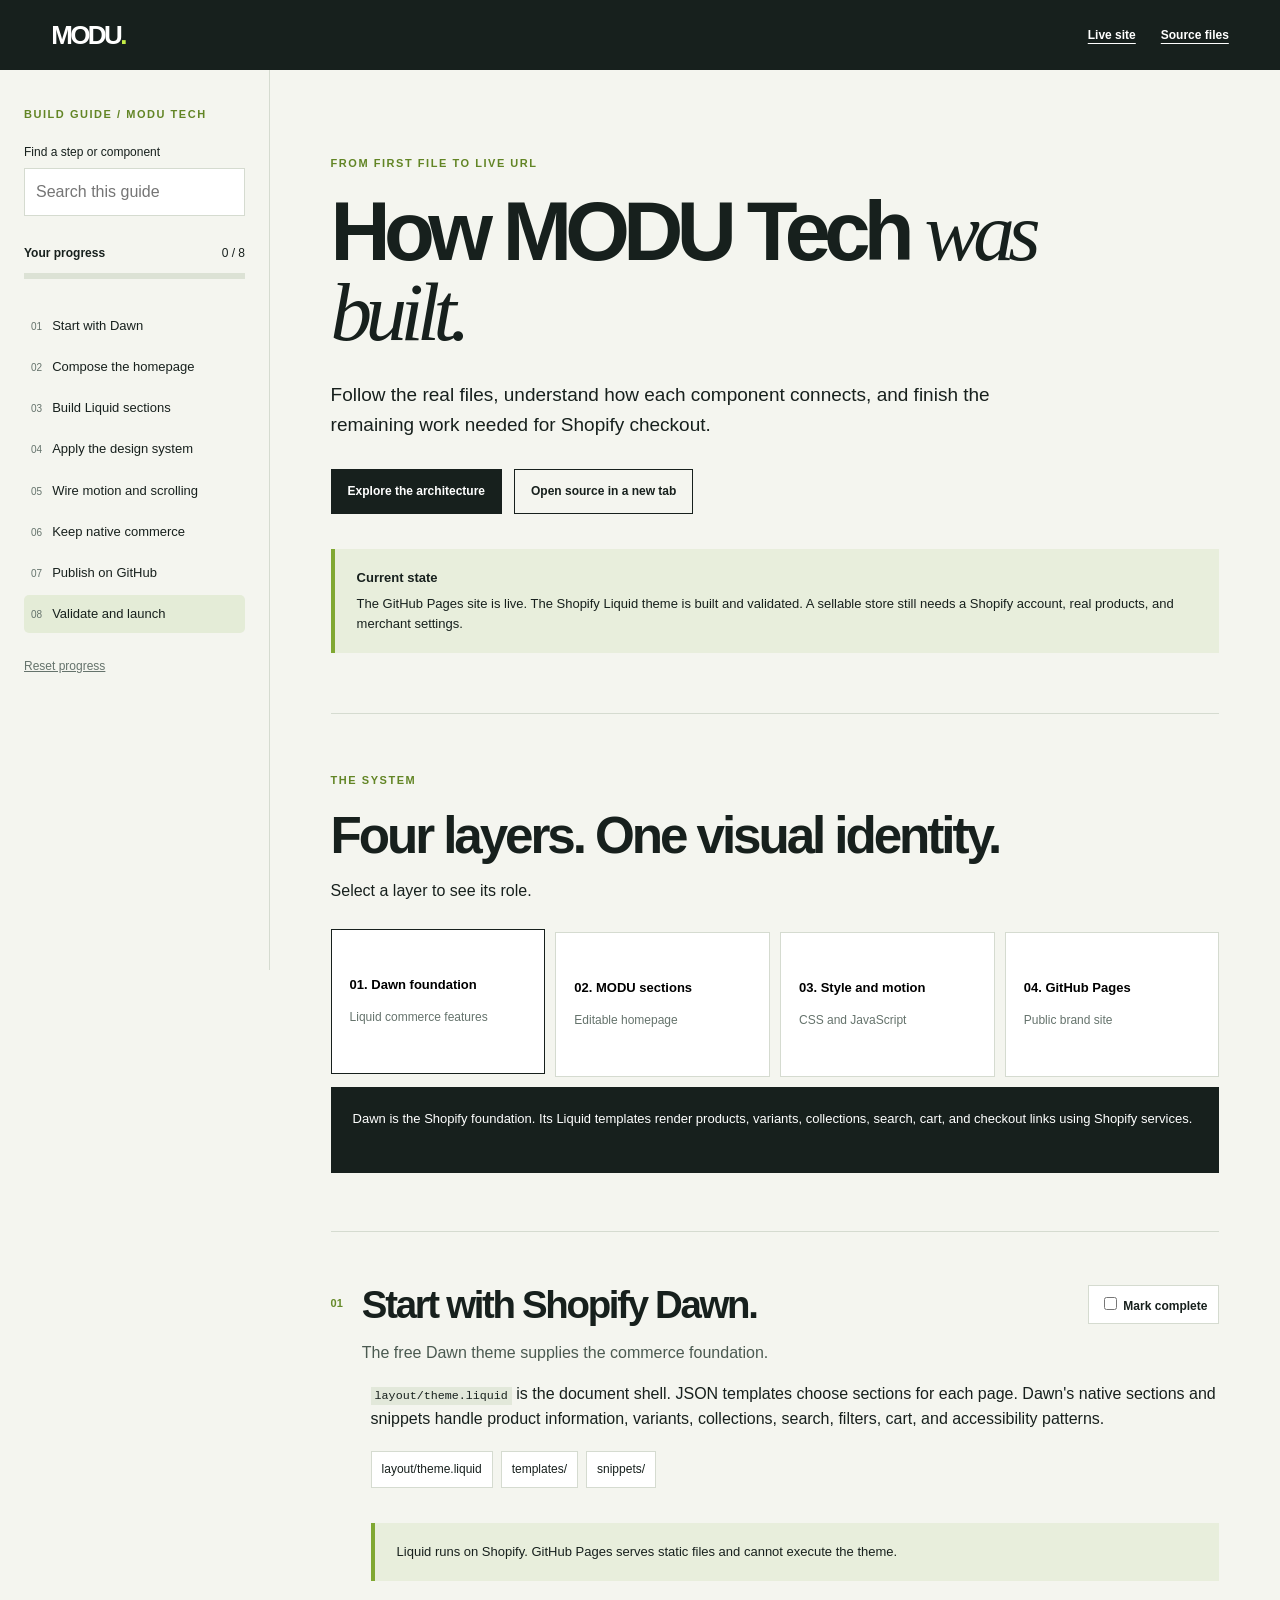
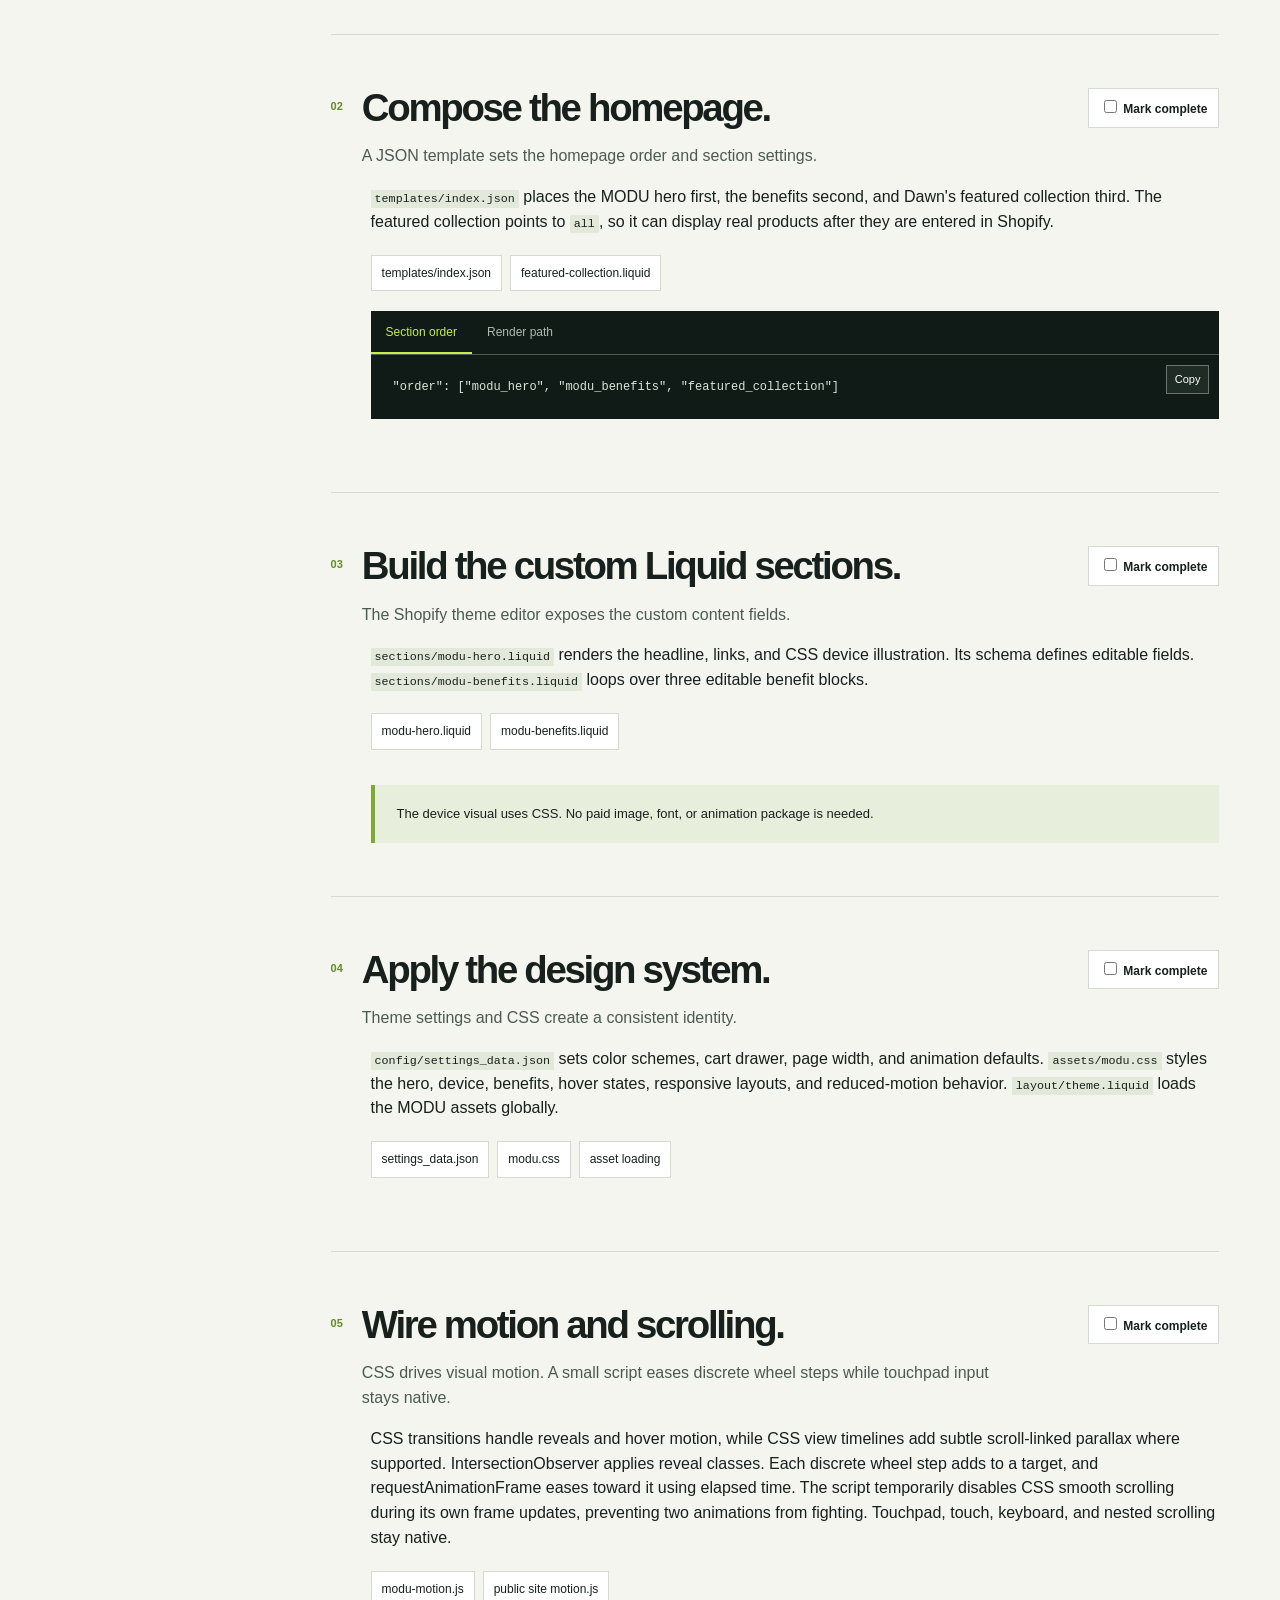
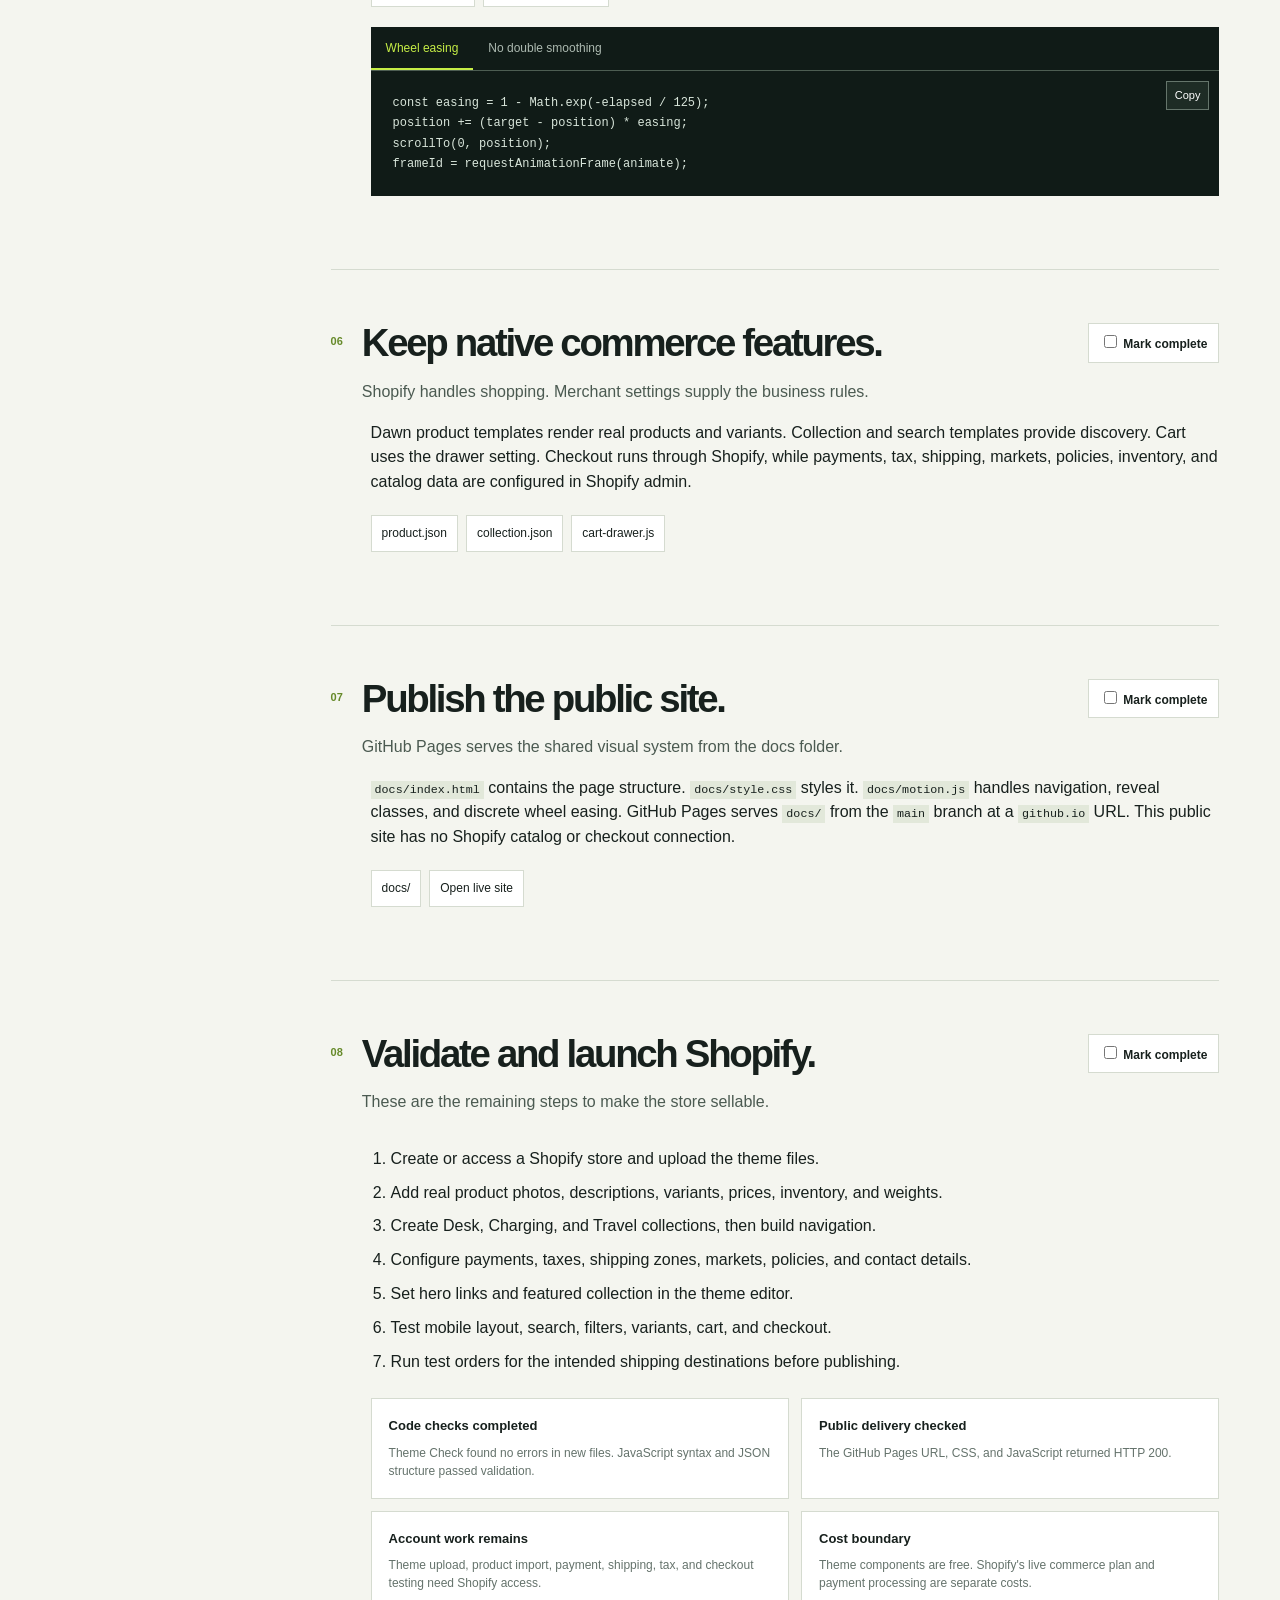
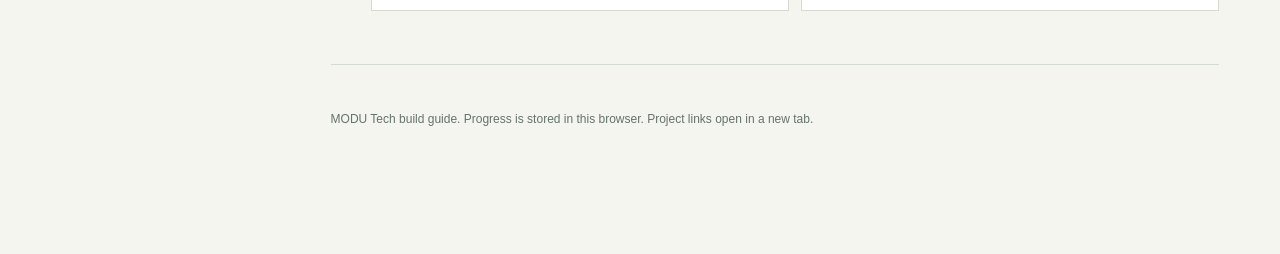
==== commit 73749ebc: "Restore smooth wheel easing without CSS conflict" ====
--- a/docs/guide/index.html
+++ b/docs/guide/index.html
@@ -28,11 +28,12 @@
 <section class="step" id="step-2" data-title="Compose the homepage"><div class="step-top"><span>02</span><div><h2>Compose the homepage.</h2><p>A JSON template sets the homepage order and section settings.</p></div><label><input type="checkbox" data-step="2"> Mark complete</label></div><div class="step-body"><p><code>templates/index.json</code> places the MODU hero first, the benefits second, and Dawn's featured collection third. The featured collection points to <code>all</code>, so it can display real products after they are entered in Shopify.</p><div class="files"><a target="_blank" rel="noopener noreferrer" href="https://github.com/calina-miguel/modu-tech-store/blob/main/templates/index.json">templates/index.json</a><a target="_blank" rel="noopener noreferrer" href="https://github.com/calina-miguel/modu-tech-store/blob/main/sections/featured-collection.liquid">featured-collection.liquid</a></div><div class="codebox"><div class="tabs"><button class="selected" data-tab="order" type="button">Section order</button><button data-tab="path" type="button">Render path</button></div><div class="panel selected" id="order"><button class="copy" type="button">Copy</button><pre>"order": ["modu_hero", "modu_benefits", "featured_collection"]</pre></div><div class="panel" id="path"><button class="copy" type="button">Copy</button><pre>URL / -> templates/index.json -> each listed section's Liquid file</pre></div></div></div></section>
 <section class="step" id="step-3" data-title="Build Liquid sections"><div class="step-top"><span>03</span><div><h2>Build the custom Liquid sections.</h2><p>The Shopify theme editor exposes the custom content fields.</p></div><label><input type="checkbox" data-step="3"> Mark complete</label></div><div class="step-body"><p><code>sections/modu-hero.liquid</code> renders the headline, links, and CSS device illustration. Its schema defines editable fields. <code>sections/modu-benefits.liquid</code> loops over three editable benefit blocks.</p><div class="files"><a target="_blank" rel="noopener noreferrer" href="https://github.com/calina-miguel/modu-tech-store/blob/main/sections/modu-hero.liquid">modu-hero.liquid</a><a target="_blank" rel="noopener noreferrer" href="https://github.com/calina-miguel/modu-tech-store/blob/main/sections/modu-benefits.liquid">modu-benefits.liquid</a></div><div class="note">The device visual uses CSS. No paid image, font, or animation package is needed.</div></div></section>
 <section class="step" id="step-4" data-title="Apply the design system"><div class="step-top"><span>04</span><div><h2>Apply the design system.</h2><p>Theme settings and CSS create a consistent identity.</p></div><label><input type="checkbox" data-step="4"> Mark complete</label></div><div class="step-body"><p><code>config/settings_data.json</code> sets color schemes, cart drawer, page width, and animation defaults. <code>assets/modu.css</code> styles the hero, device, benefits, hover states, responsive layouts, and reduced-motion behavior. <code>layout/theme.liquid</code> loads the MODU assets globally.</p><div class="files"><a target="_blank" rel="noopener noreferrer" href="https://github.com/calina-miguel/modu-tech-store/blob/main/config/settings_data.json">settings_data.json</a><a target="_blank" rel="noopener noreferrer" href="https://github.com/calina-miguel/modu-tech-store/blob/main/assets/modu.css">modu.css</a><a target="_blank" rel="noopener noreferrer" href="https://github.com/calina-miguel/modu-tech-store/blob/main/layout/theme.liquid#L322-L323">asset loading</a></div></div></section>
-<section class="step" id="step-5" data-title="Wire motion and scrolling"><div class="step-top"><span>05</span><div><h2>Wire motion and scrolling.</h2><p>CSS drives visual motion and smooth anchor navigation. Wheel and trackpad input stay native.</p></div><label><input type="checkbox" data-step="5"> Mark complete</label></div><div class="step-body"><p>CSS transitions handle reveals and hover motion, while CSS view timelines add subtle scroll-linked parallax where supported. IntersectionObserver only applies reveal classes. The browser handles wheel, trackpad, touch, keyboard, and nested scrolling. CSS smooths anchor navigation, and reduced-motion settings disable that smoothing.</p><div class="files"><a target="_blank" rel="noopener noreferrer" href="https://github.com/calina-miguel/modu-tech-store/blob/main/assets/modu-motion.js">modu-motion.js</a><a target="_blank" rel="noopener noreferrer" href="https://github.com/calina-miguel/modu-tech-store/blob/main/docs/motion.js">public site motion.js</a></div><div class="codebox"><div class="tabs"><button class="selected" data-tab="easing" type="button">Anchor scrolling</button><button data-tab="guards" type="button">Reduced motion</button></div><div class="panel selected" id="easing"><button class="copy" type="button">Copy</button><pre>html { scroll-behavior: smooth; scroll-padding-top: 82px; }</pre></div><div class="panel" id="guards"><button class="copy" type="button">Copy</button><pre>@media (prefers-reduced-motion: reduce) {
-  html { scroll-behavior: auto; }
-}</pre></div></div></div></section>
+<section class="step" id="step-5" data-title="Wire motion and scrolling"><div class="step-top"><span>05</span><div><h2>Wire motion and scrolling.</h2><p>CSS drives visual motion. A small script eases discrete wheel steps while touchpad input stays native.</p></div><label><input type="checkbox" data-step="5"> Mark complete</label></div><div class="step-body"><p>CSS transitions handle reveals and hover motion, while CSS view timelines add subtle scroll-linked parallax where supported. IntersectionObserver applies reveal classes. Each discrete wheel step adds to a target, and requestAnimationFrame eases toward it using elapsed time. The script temporarily disables CSS smooth scrolling during its own frame updates, preventing two animations from fighting. Touchpad, touch, keyboard, and nested scrolling stay native.</p><div class="files"><a target="_blank" rel="noopener noreferrer" href="https://github.com/calina-miguel/modu-tech-store/blob/main/assets/modu-motion.js">modu-motion.js</a><a target="_blank" rel="noopener noreferrer" href="https://github.com/calina-miguel/modu-tech-store/blob/main/docs/motion.js">public site motion.js</a></div><div class="codebox"><div class="tabs"><button class="selected" data-tab="easing" type="button">Wheel easing</button><button data-tab="guards" type="button">No double smoothing</button></div><div class="panel selected" id="easing"><button class="copy" type="button">Copy</button><pre>const easing = 1 - Math.exp(-elapsed / 125);
+position += (target - position) * easing;
+scrollTo(0, position);
+frameId = requestAnimationFrame(animate);</pre></div><div class="panel" id="guards"><button class="copy" type="button">Copy</button><pre>html.modu-wheel-active { scroll-behavior: auto !important; }</pre></div></div></div></section>
 <section class="step" id="step-6" data-title="Keep native commerce"><div class="step-top"><span>06</span><div><h2>Keep native commerce features.</h2><p>Shopify handles shopping. Merchant settings supply the business rules.</p></div><label><input type="checkbox" data-step="6"> Mark complete</label></div><div class="step-body"><p>Dawn product templates render real products and variants. Collection and search templates provide discovery. Cart uses the drawer setting. Checkout runs through Shopify, while payments, tax, shipping, markets, policies, inventory, and catalog data are configured in Shopify admin.</p><div class="files"><a target="_blank" rel="noopener noreferrer" href="https://github.com/calina-miguel/modu-tech-store/blob/main/templates/product.json">product.json</a><a target="_blank" rel="noopener noreferrer" href="https://github.com/calina-miguel/modu-tech-store/blob/main/templates/collection.json">collection.json</a><a target="_blank" rel="noopener noreferrer" href="https://github.com/calina-miguel/modu-tech-store/blob/main/assets/cart-drawer.js">cart-drawer.js</a></div></div></section>
-<section class="step" id="step-7" data-title="Publish on GitHub"><div class="step-top"><span>07</span><div><h2>Publish the public site.</h2><p>GitHub Pages serves the shared visual system from the docs folder.</p></div><label><input type="checkbox" data-step="7"> Mark complete</label></div><div class="step-body"><p><code>docs/index.html</code> contains the page structure. <code>docs/style.css</code> styles it. <code>docs/motion.js</code> handles navigation and reveal classes. GitHub Pages serves <code>docs/</code> from the <code>main</code> branch at a <code>github.io</code> URL. This public site has no Shopify catalog or checkout connection.</p><div class="files"><a target="_blank" rel="noopener noreferrer" href="https://github.com/calina-miguel/modu-tech-store/tree/main/docs">docs/</a><a target="_blank" rel="noopener noreferrer" href="../index.html">Open live site</a></div></div></section>
+<section class="step" id="step-7" data-title="Publish on GitHub"><div class="step-top"><span>07</span><div><h2>Publish the public site.</h2><p>GitHub Pages serves the shared visual system from the docs folder.</p></div><label><input type="checkbox" data-step="7"> Mark complete</label></div><div class="step-body"><p><code>docs/index.html</code> contains the page structure. <code>docs/style.css</code> styles it. <code>docs/motion.js</code> handles navigation, reveal classes, and discrete wheel easing. GitHub Pages serves <code>docs/</code> from the <code>main</code> branch at a <code>github.io</code> URL. This public site has no Shopify catalog or checkout connection.</p><div class="files"><a target="_blank" rel="noopener noreferrer" href="https://github.com/calina-miguel/modu-tech-store/tree/main/docs">docs/</a><a target="_blank" rel="noopener noreferrer" href="../index.html">Open live site</a></div></div></section>
 <section class="step" id="step-8" data-title="Validate and launch"><div class="step-top"><span>08</span><div><h2>Validate and launch Shopify.</h2><p>These are the remaining steps to make the store sellable.</p></div><label><input type="checkbox" data-step="8"> Mark complete</label></div><div class="step-body"><ol><li>Create or access a Shopify store and upload the theme files.</li><li>Add real product photos, descriptions, variants, prices, inventory, and weights.</li><li>Create Desk, Charging, and Travel collections, then build navigation.</li><li>Configure payments, taxes, shipping zones, markets, policies, and contact details.</li><li>Set hero links and featured collection in the theme editor.</li><li>Test mobile layout, search, filters, variants, cart, and checkout.</li><li>Run test orders for the intended shipping destinations before publishing.</li></ol><div class="testgrid"><article><b>Code checks completed</b><p>Theme Check found no errors in new files. JavaScript syntax and JSON structure passed validation.</p></article><article><b>Public delivery checked</b><p>The GitHub Pages URL, CSS, and JavaScript returned HTTP 200.</p></article><article><b>Account work remains</b><p>Theme upload, product import, payment, shipping, tax, and checkout testing need Shopify access.</p></article><article><b>Cost boundary</b><p>Theme components are free. Shopify's live commerce plan and payment processing are separate costs.</p></article></div></div></section>
 </div>
 <footer>MODU Tech build guide. Progress is stored in this browser. Project links open in a new tab.</footer>
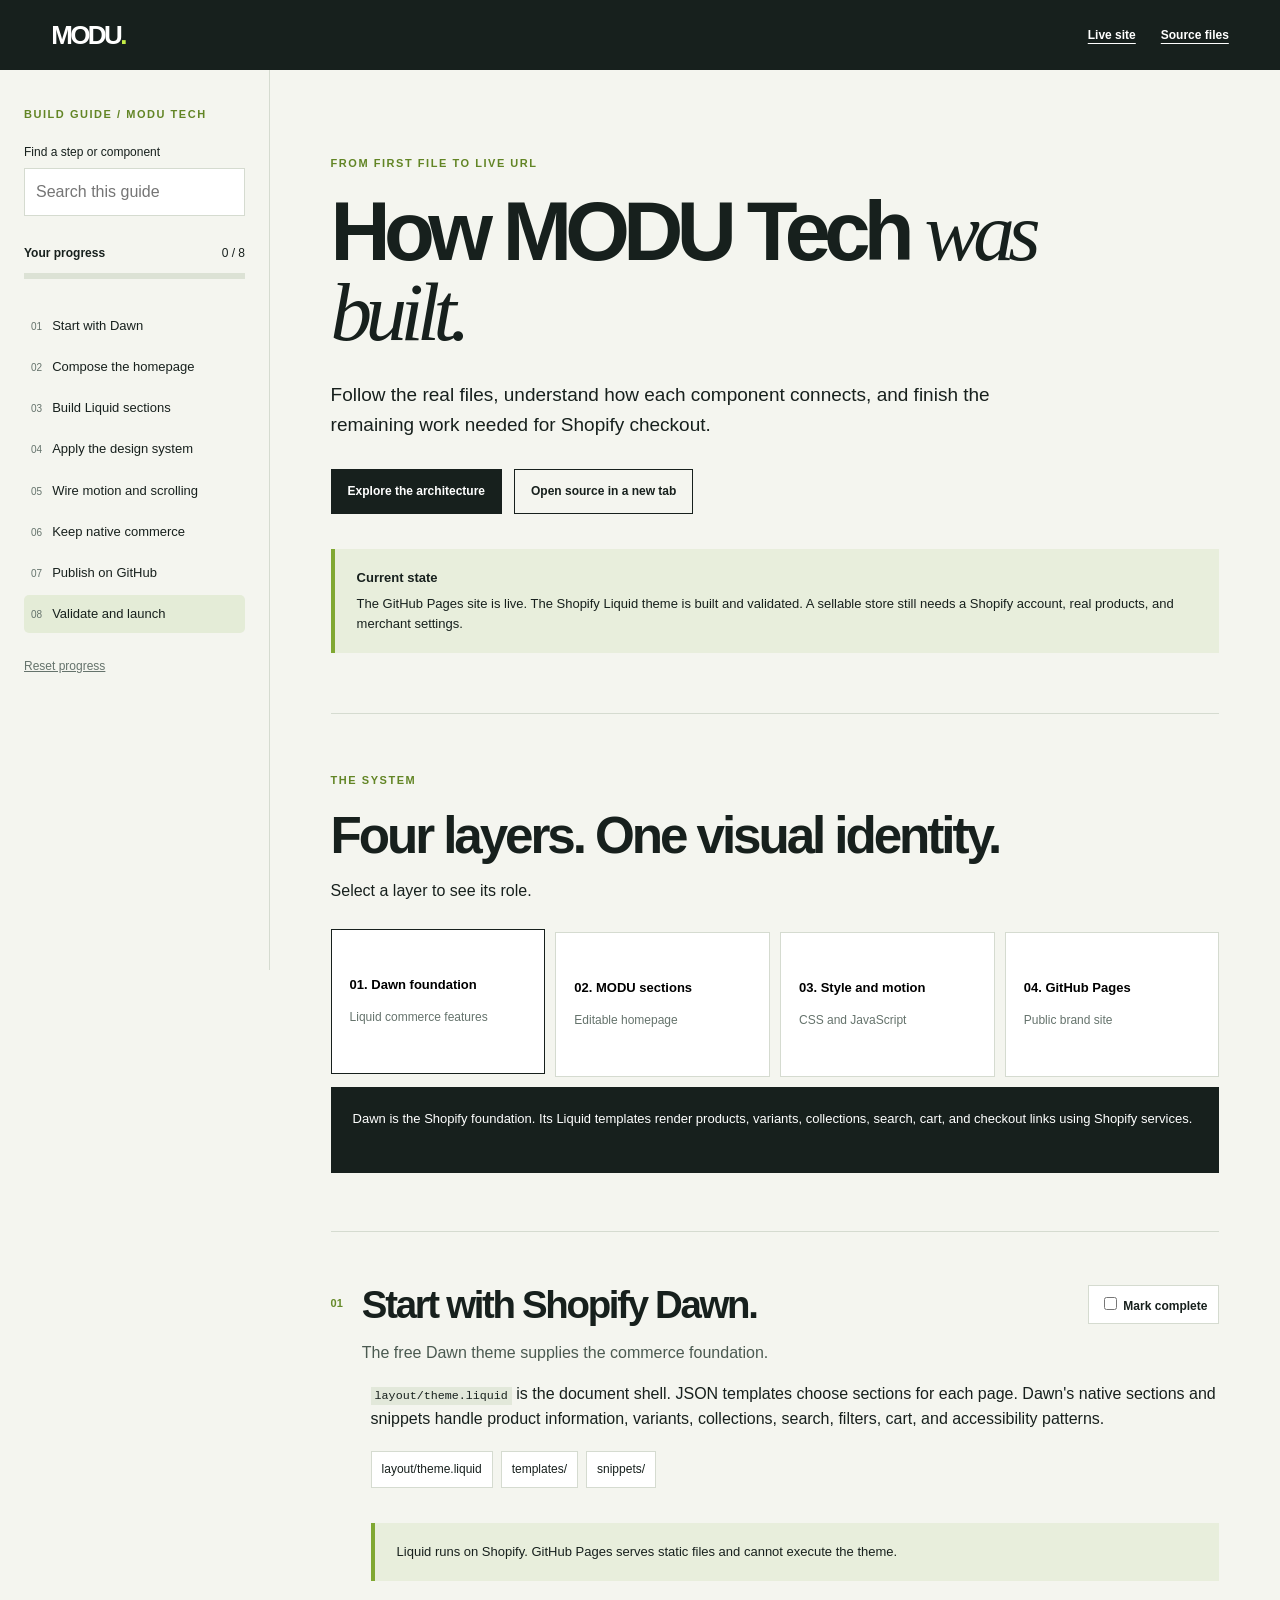
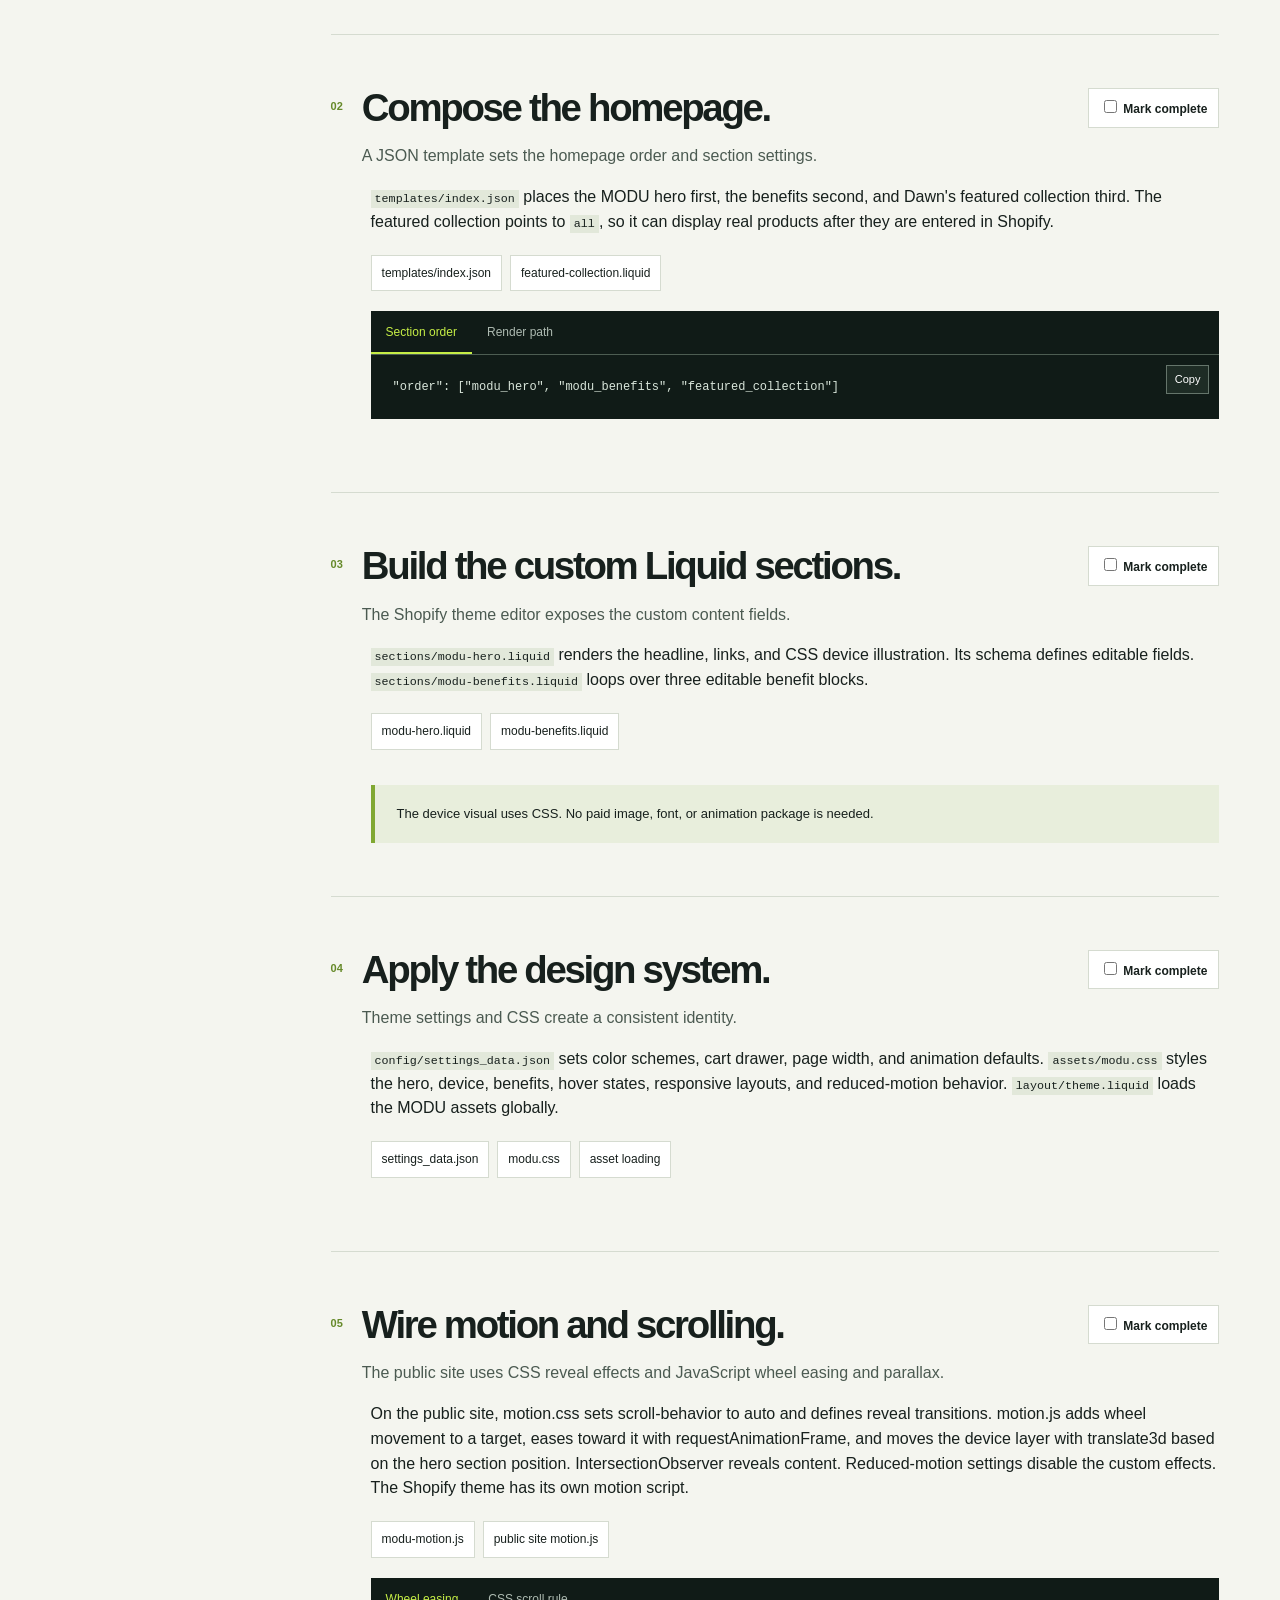
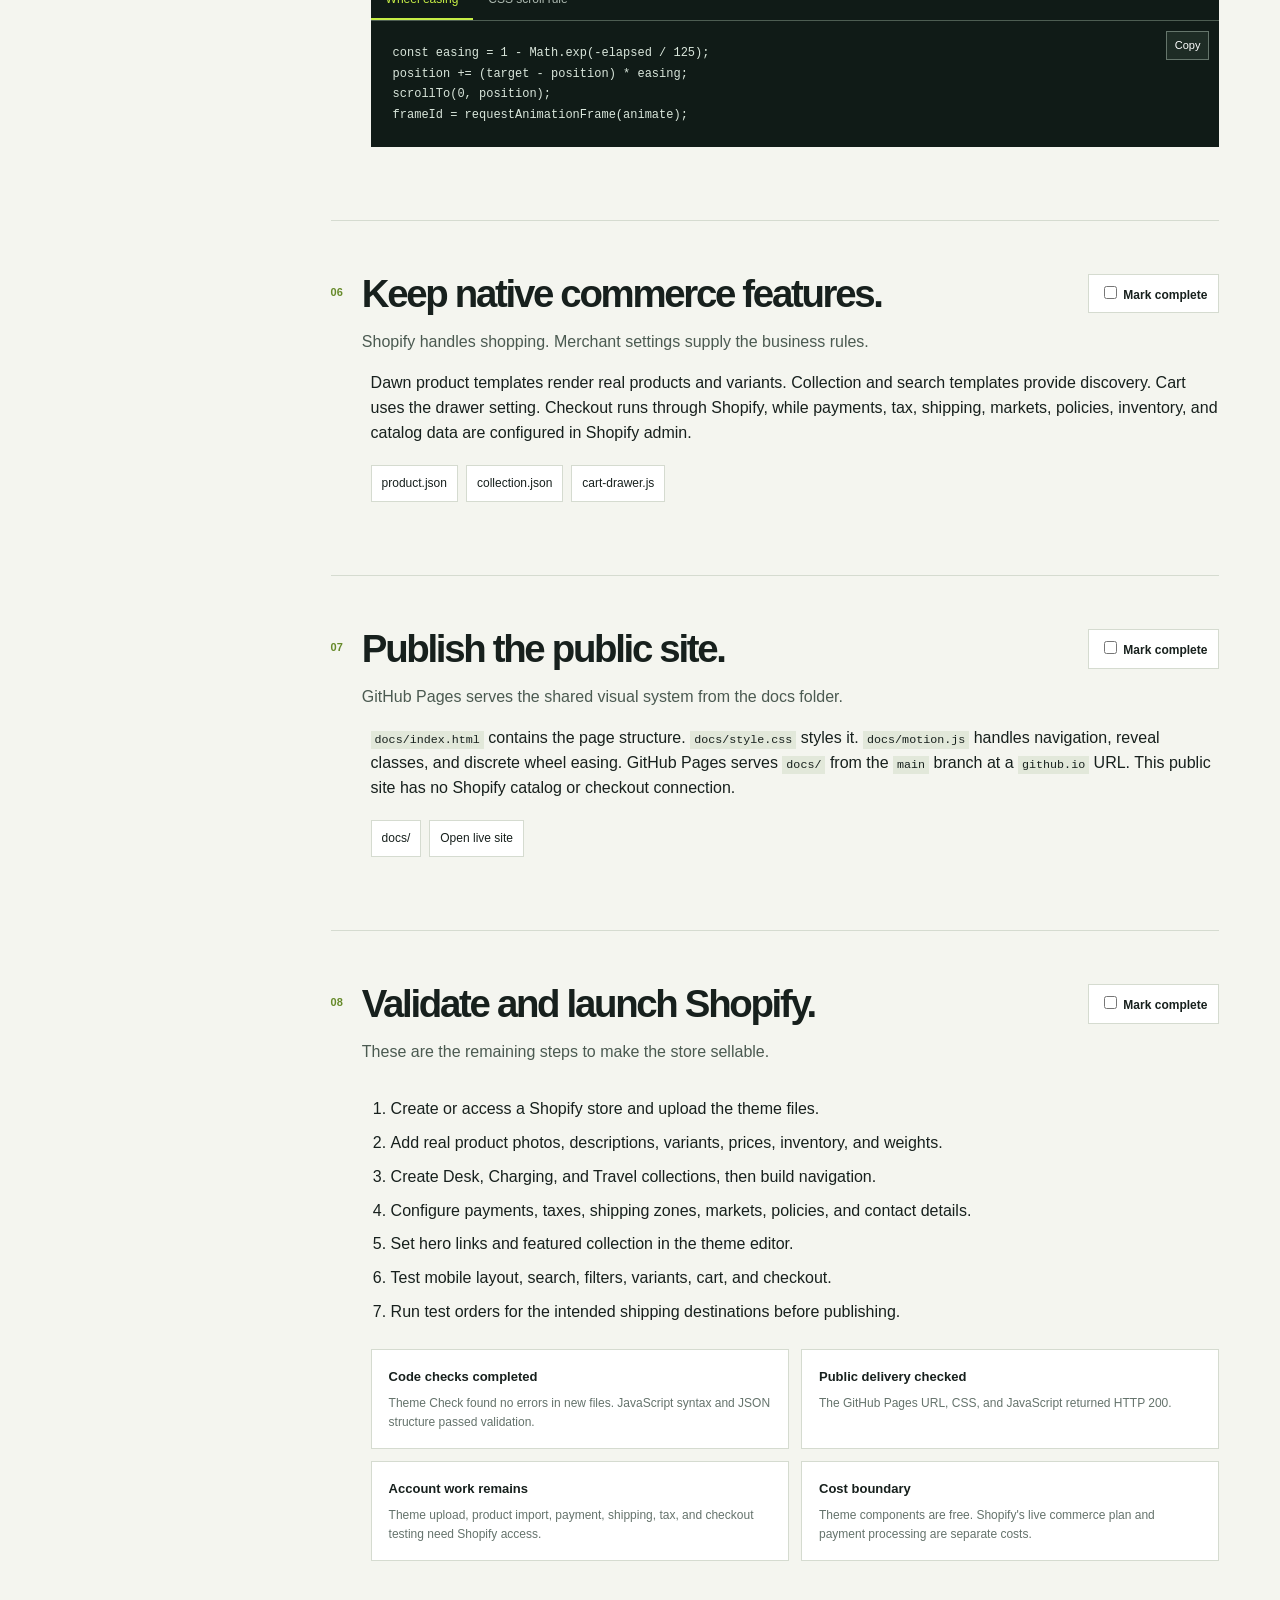
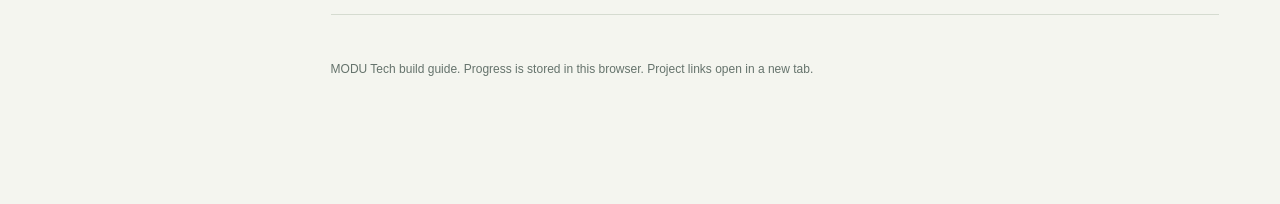
==== commit 6df87f50: "Apply smooth scroll and parallax motion system" ====
--- a/docs/guide/index.html
+++ b/docs/guide/index.html
@@ -28,10 +28,10 @@
 <section class="step" id="step-2" data-title="Compose the homepage"><div class="step-top"><span>02</span><div><h2>Compose the homepage.</h2><p>A JSON template sets the homepage order and section settings.</p></div><label><input type="checkbox" data-step="2"> Mark complete</label></div><div class="step-body"><p><code>templates/index.json</code> places the MODU hero first, the benefits second, and Dawn's featured collection third. The featured collection points to <code>all</code>, so it can display real products after they are entered in Shopify.</p><div class="files"><a target="_blank" rel="noopener noreferrer" href="https://github.com/calina-miguel/modu-tech-store/blob/main/templates/index.json">templates/index.json</a><a target="_blank" rel="noopener noreferrer" href="https://github.com/calina-miguel/modu-tech-store/blob/main/sections/featured-collection.liquid">featured-collection.liquid</a></div><div class="codebox"><div class="tabs"><button class="selected" data-tab="order" type="button">Section order</button><button data-tab="path" type="button">Render path</button></div><div class="panel selected" id="order"><button class="copy" type="button">Copy</button><pre>"order": ["modu_hero", "modu_benefits", "featured_collection"]</pre></div><div class="panel" id="path"><button class="copy" type="button">Copy</button><pre>URL / -> templates/index.json -> each listed section's Liquid file</pre></div></div></div></section>
 <section class="step" id="step-3" data-title="Build Liquid sections"><div class="step-top"><span>03</span><div><h2>Build the custom Liquid sections.</h2><p>The Shopify theme editor exposes the custom content fields.</p></div><label><input type="checkbox" data-step="3"> Mark complete</label></div><div class="step-body"><p><code>sections/modu-hero.liquid</code> renders the headline, links, and CSS device illustration. Its schema defines editable fields. <code>sections/modu-benefits.liquid</code> loops over three editable benefit blocks.</p><div class="files"><a target="_blank" rel="noopener noreferrer" href="https://github.com/calina-miguel/modu-tech-store/blob/main/sections/modu-hero.liquid">modu-hero.liquid</a><a target="_blank" rel="noopener noreferrer" href="https://github.com/calina-miguel/modu-tech-store/blob/main/sections/modu-benefits.liquid">modu-benefits.liquid</a></div><div class="note">The device visual uses CSS. No paid image, font, or animation package is needed.</div></div></section>
 <section class="step" id="step-4" data-title="Apply the design system"><div class="step-top"><span>04</span><div><h2>Apply the design system.</h2><p>Theme settings and CSS create a consistent identity.</p></div><label><input type="checkbox" data-step="4"> Mark complete</label></div><div class="step-body"><p><code>config/settings_data.json</code> sets color schemes, cart drawer, page width, and animation defaults. <code>assets/modu.css</code> styles the hero, device, benefits, hover states, responsive layouts, and reduced-motion behavior. <code>layout/theme.liquid</code> loads the MODU assets globally.</p><div class="files"><a target="_blank" rel="noopener noreferrer" href="https://github.com/calina-miguel/modu-tech-store/blob/main/config/settings_data.json">settings_data.json</a><a target="_blank" rel="noopener noreferrer" href="https://github.com/calina-miguel/modu-tech-store/blob/main/assets/modu.css">modu.css</a><a target="_blank" rel="noopener noreferrer" href="https://github.com/calina-miguel/modu-tech-store/blob/main/layout/theme.liquid#L322-L323">asset loading</a></div></div></section>
-<section class="step" id="step-5" data-title="Wire motion and scrolling"><div class="step-top"><span>05</span><div><h2>Wire motion and scrolling.</h2><p>CSS drives visual motion. A small script eases discrete wheel steps while touchpad input stays native.</p></div><label><input type="checkbox" data-step="5"> Mark complete</label></div><div class="step-body"><p>CSS transitions handle reveals and hover motion, while CSS view timelines add subtle scroll-linked parallax where supported. IntersectionObserver applies reveal classes. Each discrete wheel step adds to a target, and requestAnimationFrame eases toward it using elapsed time. The script temporarily disables CSS smooth scrolling during its own frame updates, preventing two animations from fighting. Touchpad, touch, keyboard, and nested scrolling stay native.</p><div class="files"><a target="_blank" rel="noopener noreferrer" href="https://github.com/calina-miguel/modu-tech-store/blob/main/assets/modu-motion.js">modu-motion.js</a><a target="_blank" rel="noopener noreferrer" href="https://github.com/calina-miguel/modu-tech-store/blob/main/docs/motion.js">public site motion.js</a></div><div class="codebox"><div class="tabs"><button class="selected" data-tab="easing" type="button">Wheel easing</button><button data-tab="guards" type="button">No double smoothing</button></div><div class="panel selected" id="easing"><button class="copy" type="button">Copy</button><pre>const easing = 1 - Math.exp(-elapsed / 125);
+<section class="step" id="step-5" data-title="Wire motion and scrolling"><div class="step-top"><span>05</span><div><h2>Wire motion and scrolling.</h2><p>The public site uses CSS reveal effects and JavaScript wheel easing and parallax.</p></div><label><input type="checkbox" data-step="5"> Mark complete</label></div><div class="step-body"><p>On the public site, motion.css sets scroll-behavior to auto and defines reveal transitions. motion.js adds wheel movement to a target, eases toward it with requestAnimationFrame, and moves the device layer with translate3d based on the hero section position. IntersectionObserver reveals content. Reduced-motion settings disable the custom effects. The Shopify theme has its own motion script.</p><div class="files"><a target="_blank" rel="noopener noreferrer" href="https://github.com/calina-miguel/modu-tech-store/blob/main/assets/modu-motion.js">modu-motion.js</a><a target="_blank" rel="noopener noreferrer" href="https://github.com/calina-miguel/modu-tech-store/blob/main/docs/motion.js">public site motion.js</a></div><div class="codebox"><div class="tabs"><button class="selected" data-tab="easing" type="button">Wheel easing</button><button data-tab="guards" type="button">CSS scroll rule</button></div><div class="panel selected" id="easing"><button class="copy" type="button">Copy</button><pre>const easing = 1 - Math.exp(-elapsed / 125);
 position += (target - position) * easing;
 scrollTo(0, position);
-frameId = requestAnimationFrame(animate);</pre></div><div class="panel" id="guards"><button class="copy" type="button">Copy</button><pre>html.modu-wheel-active { scroll-behavior: auto !important; }</pre></div></div></div></section>
+frameId = requestAnimationFrame(animate);</pre></div><div class="panel" id="guards"><button class="copy" type="button">Copy</button><pre>html { scroll-behavior: auto; }</pre></div></div></div></section>
 <section class="step" id="step-6" data-title="Keep native commerce"><div class="step-top"><span>06</span><div><h2>Keep native commerce features.</h2><p>Shopify handles shopping. Merchant settings supply the business rules.</p></div><label><input type="checkbox" data-step="6"> Mark complete</label></div><div class="step-body"><p>Dawn product templates render real products and variants. Collection and search templates provide discovery. Cart uses the drawer setting. Checkout runs through Shopify, while payments, tax, shipping, markets, policies, inventory, and catalog data are configured in Shopify admin.</p><div class="files"><a target="_blank" rel="noopener noreferrer" href="https://github.com/calina-miguel/modu-tech-store/blob/main/templates/product.json">product.json</a><a target="_blank" rel="noopener noreferrer" href="https://github.com/calina-miguel/modu-tech-store/blob/main/templates/collection.json">collection.json</a><a target="_blank" rel="noopener noreferrer" href="https://github.com/calina-miguel/modu-tech-store/blob/main/assets/cart-drawer.js">cart-drawer.js</a></div></div></section>
 <section class="step" id="step-7" data-title="Publish on GitHub"><div class="step-top"><span>07</span><div><h2>Publish the public site.</h2><p>GitHub Pages serves the shared visual system from the docs folder.</p></div><label><input type="checkbox" data-step="7"> Mark complete</label></div><div class="step-body"><p><code>docs/index.html</code> contains the page structure. <code>docs/style.css</code> styles it. <code>docs/motion.js</code> handles navigation, reveal classes, and discrete wheel easing. GitHub Pages serves <code>docs/</code> from the <code>main</code> branch at a <code>github.io</code> URL. This public site has no Shopify catalog or checkout connection.</p><div class="files"><a target="_blank" rel="noopener noreferrer" href="https://github.com/calina-miguel/modu-tech-store/tree/main/docs">docs/</a><a target="_blank" rel="noopener noreferrer" href="../index.html">Open live site</a></div></div></section>
 <section class="step" id="step-8" data-title="Validate and launch"><div class="step-top"><span>08</span><div><h2>Validate and launch Shopify.</h2><p>These are the remaining steps to make the store sellable.</p></div><label><input type="checkbox" data-step="8"> Mark complete</label></div><div class="step-body"><ol><li>Create or access a Shopify store and upload the theme files.</li><li>Add real product photos, descriptions, variants, prices, inventory, and weights.</li><li>Create Desk, Charging, and Travel collections, then build navigation.</li><li>Configure payments, taxes, shipping zones, markets, policies, and contact details.</li><li>Set hero links and featured collection in the theme editor.</li><li>Test mobile layout, search, filters, variants, cart, and checkout.</li><li>Run test orders for the intended shipping destinations before publishing.</li></ol><div class="testgrid"><article><b>Code checks completed</b><p>Theme Check found no errors in new files. JavaScript syntax and JSON structure passed validation.</p></article><article><b>Public delivery checked</b><p>The GitHub Pages URL, CSS, and JavaScript returned HTTP 200.</p></article><article><b>Account work remains</b><p>Theme upload, product import, payment, shipping, tax, and checkout testing need Shopify access.</p></article><article><b>Cost boundary</b><p>Theme components are free. Shopify's live commerce plan and payment processing are separate costs.</p></article></div></div></section>
